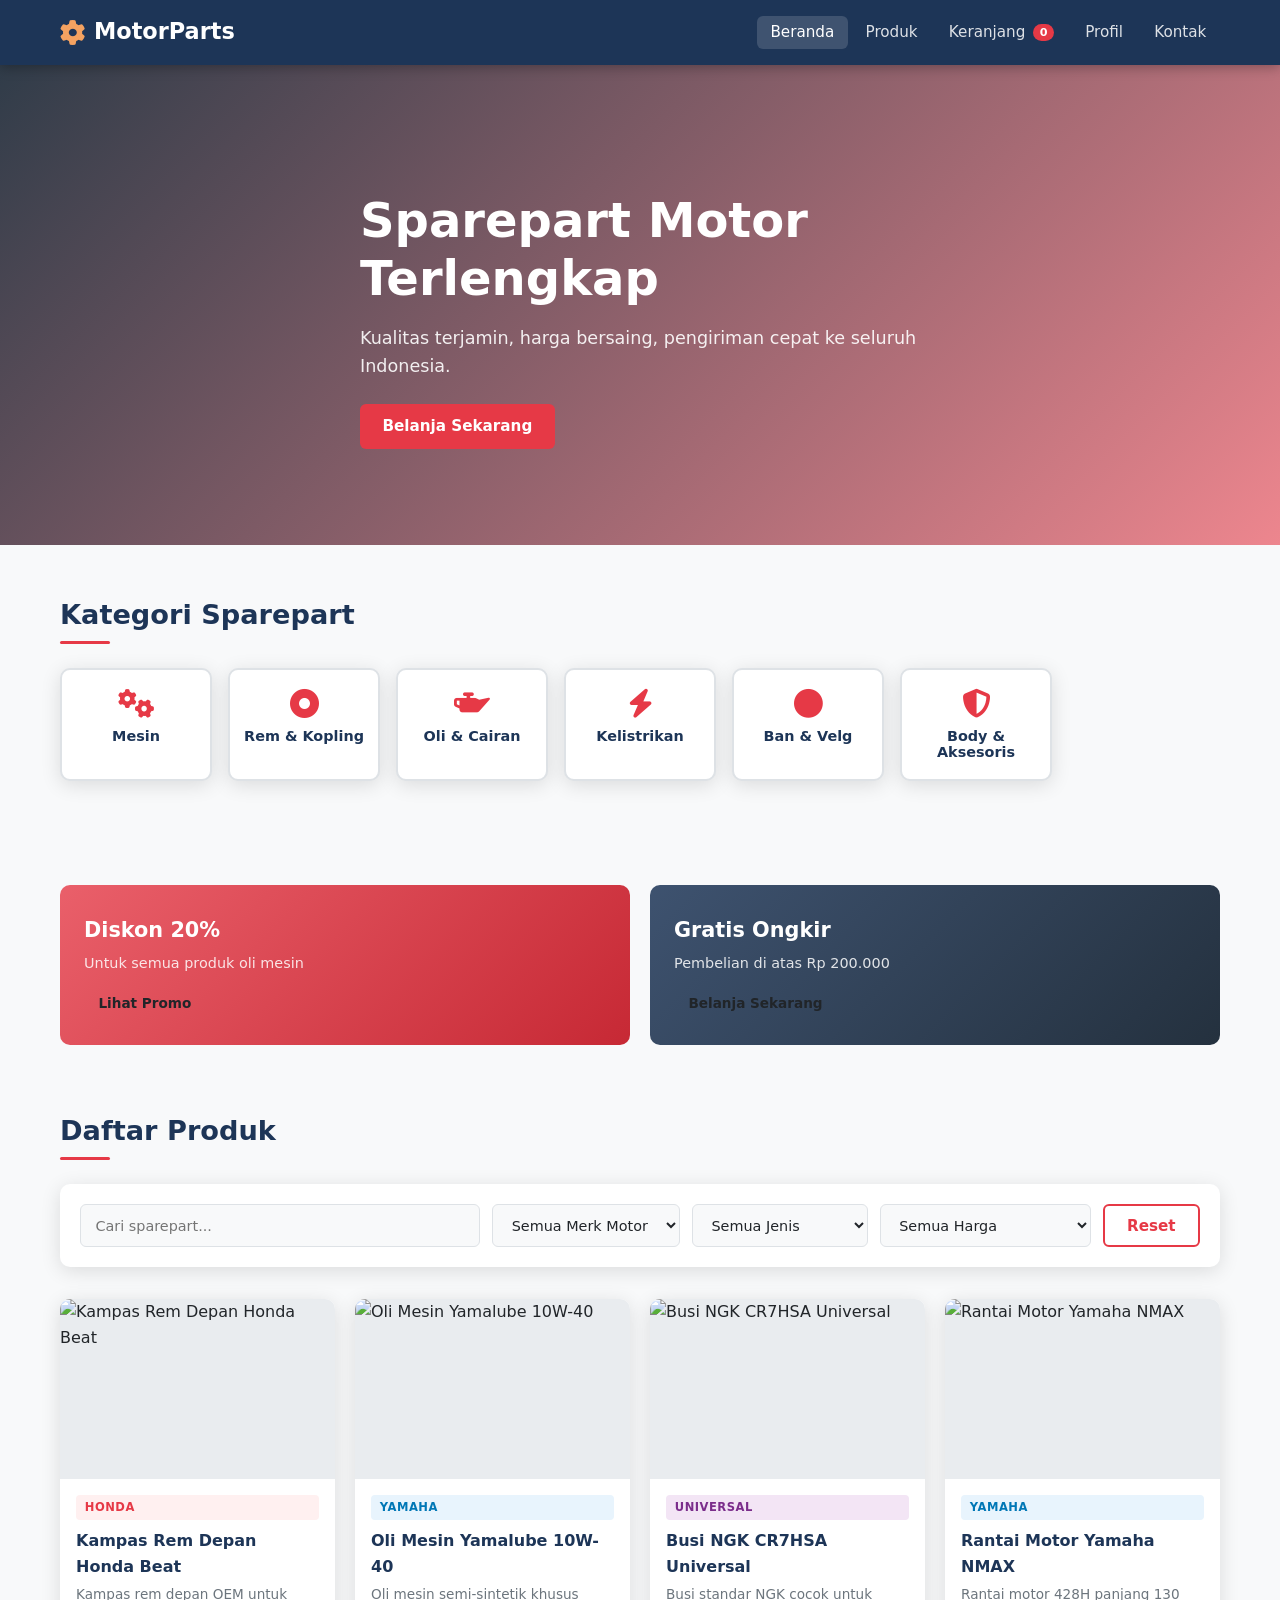
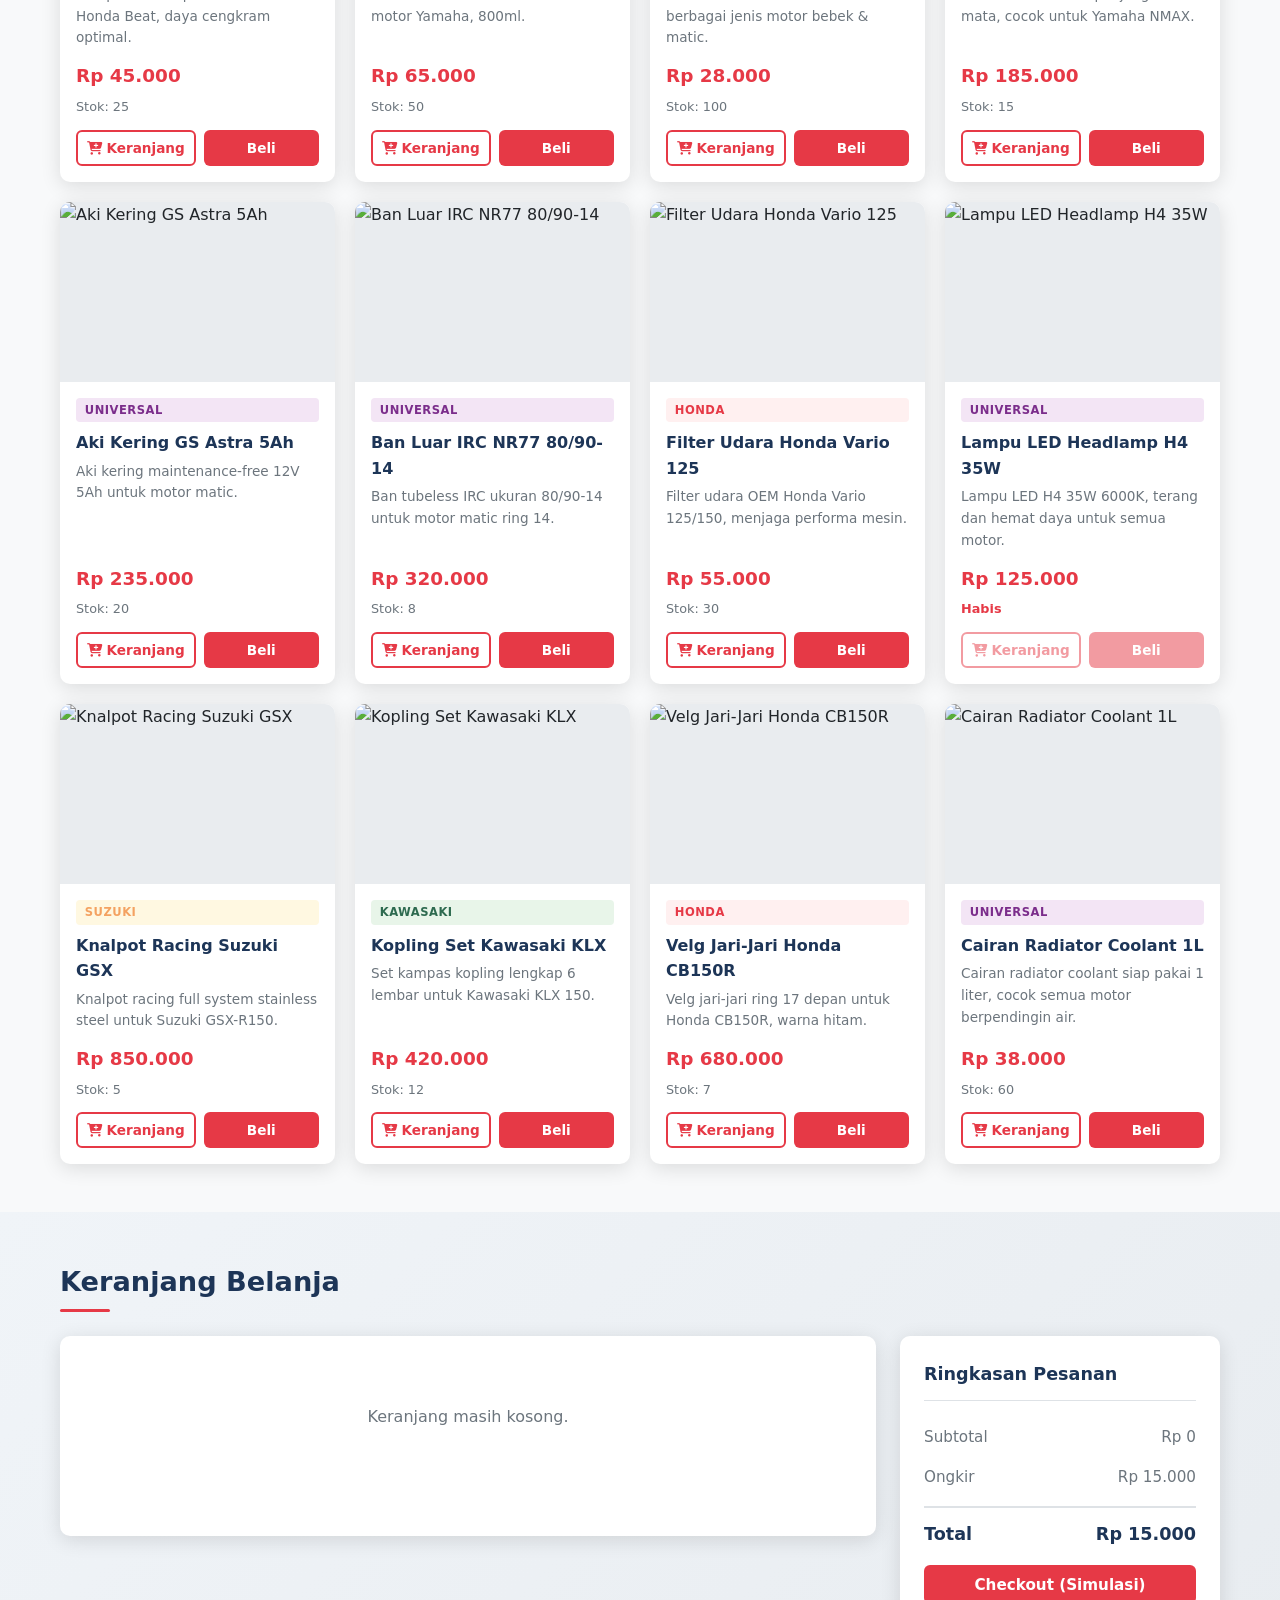
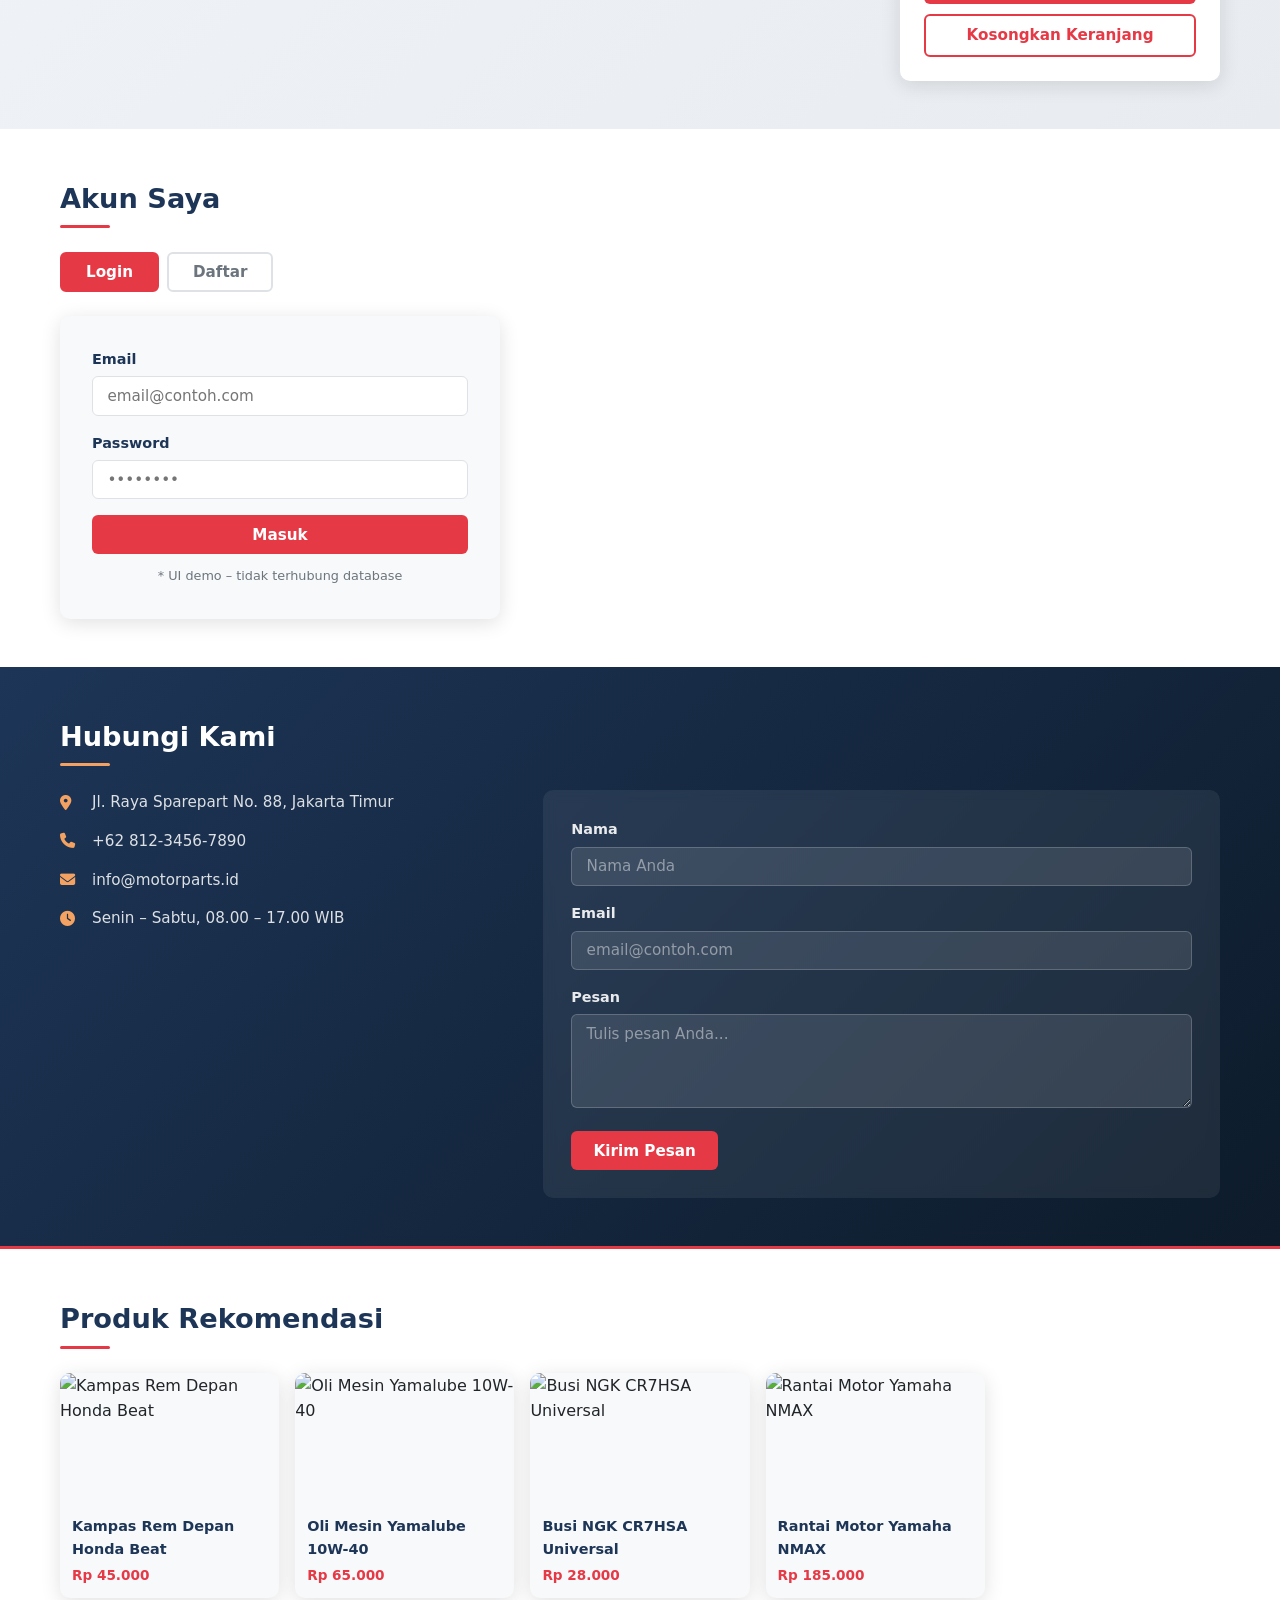
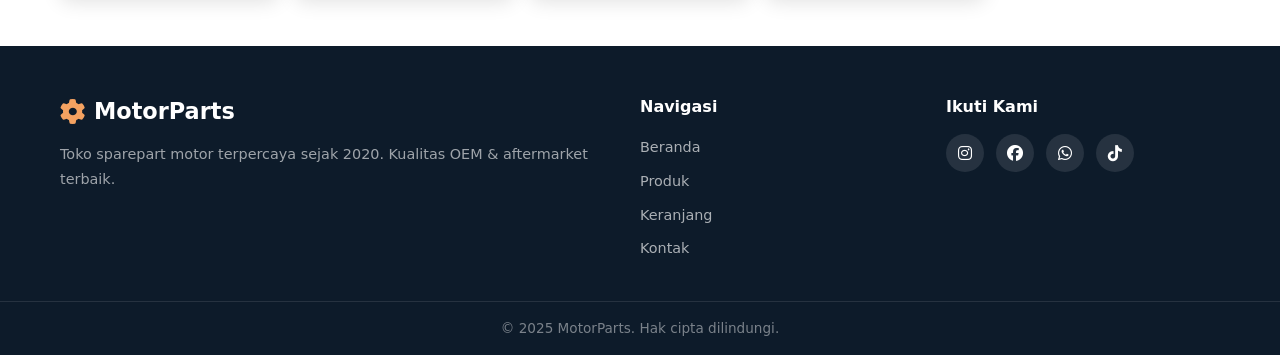
==== index.html @ 10636626 "feat: add MotorParts sparepart store website" ====
<!DOCTYPE html>
<html lang="id">
<head>
  <meta charset="UTF-8" />
  <meta name="viewport" content="width=device-width, initial-scale=1.0" />
  <title>MotorParts – Toko Sparepart Motor Online</title>
  <link rel="stylesheet" href="style.css" />
  <link rel="stylesheet" href="https://cdnjs.cloudflare.com/ajax/libs/font-awesome/6.5.0/css/all.min.css" />
</head>
<body>

  <!-- ===== HEADER ===== -->
  <header class="site-header">
    <div class="container header-inner">
      <a href="#beranda" class="logo">
        <i class="fa-solid fa-gear fa-spin-pulse"></i>
        <span>MotorParts</span>
      </a>
      <button class="nav-toggle" id="navToggle" aria-label="Toggle menu">
        <i class="fa-solid fa-bars"></i>
      </button>
      <nav class="main-nav" id="mainNav">
        <ul>
          <li><a href="#beranda" class="nav-link active">Beranda</a></li>
          <li><a href="#produk" class="nav-link">Produk</a></li>
          <li><a href="#keranjang" class="nav-link">
            Keranjang <span class="cart-badge" id="cartBadge">0</span>
          </a></li>
          <li><a href="#profil" class="nav-link">Profil</a></li>
          <li><a href="#kontak" class="nav-link">Kontak</a></li>
        </ul>
      </nav>
    </div>
  </header>

  <!-- ===== MAIN ===== -->
  <main>

    <!-- SECTION BERANDA -->
    <section id="beranda" class="section-beranda">
      <div class="hero-banner">
        <div class="hero-overlay">
          <div class="container hero-content">
            <h1>Sparepart Motor Terlengkap</h1>
            <p>Kualitas terjamin, harga bersaing, pengiriman cepat ke seluruh Indonesia.</p>
            <a href="#produk" class="btn btn-primary">Belanja Sekarang</a>
          </div>
        </div>
      </div>

      <!-- Kategori -->
      <div class="container">
        <h2 class="section-title">Kategori Sparepart</h2>
        <div class="kategori-grid">
          <button class="kategori-card" data-filter="mesin">
            <i class="fa-solid fa-cogs"></i>
            <span>Mesin</span>
          </button>
          <button class="kategori-card" data-filter="rem">
            <i class="fa-solid fa-circle-dot"></i>
            <span>Rem & Kopling</span>
          </button>
          <button class="kategori-card" data-filter="oli">
            <i class="fa-solid fa-oil-can"></i>
            <span>Oli & Cairan</span>
          </button>
          <button class="kategori-card" data-filter="kelistrikan">
            <i class="fa-solid fa-bolt"></i>
            <span>Kelistrikan</span>
          </button>
          <button class="kategori-card" data-filter="ban">
            <i class="fa-solid fa-circle"></i>
            <span>Ban & Velg</span>
          </button>
          <button class="kategori-card" data-filter="body">
            <i class="fa-solid fa-shield-halved"></i>
            <span>Body & Aksesoris</span>
          </button>
        </div>
      </div>

      <!-- Promo Banner -->
      <div class="container promo-section">
        <div class="promo-card promo-1">
          <div class="promo-text">
            <h3>Diskon 20%</h3>
            <p>Untuk semua produk oli mesin</p>
            <a href="#produk" class="btn btn-sm">Lihat Promo</a>
          </div>
        </div>
        <div class="promo-card promo-2">
          <div class="promo-text">
            <h3>Gratis Ongkir</h3>
            <p>Pembelian di atas Rp 200.000</p>
            <a href="#produk" class="btn btn-sm">Belanja Sekarang</a>
          </div>
        </div>
      </div>
    </section>

    <!-- SECTION FILTER & PRODUK -->
    <section id="produk" class="section-produk">
      <div class="container">
        <h2 class="section-title">Daftar Produk</h2>

        <!-- Filter & Pencarian -->
        <div class="filter-bar" id="filterBar">
          <input type="text" id="searchInput" placeholder="Cari sparepart..." class="search-input" />
          <select id="filterMerk" class="filter-select">
            <option value="">Semua Merk Motor</option>
            <option value="honda">Honda</option>
            <option value="yamaha">Yamaha</option>
            <option value="suzuki">Suzuki</option>
            <option value="kawasaki">Kawasaki</option>
            <option value="universal">Universal</option>
          </select>
          <select id="filterJenis" class="filter-select">
            <option value="">Semua Jenis</option>
            <option value="mesin">Mesin</option>
            <option value="rem">Rem & Kopling</option>
            <option value="oli">Oli & Cairan</option>
            <option value="kelistrikan">Kelistrikan</option>
            <option value="ban">Ban & Velg</option>
            <option value="body">Body & Aksesoris</option>
          </select>
          <select id="filterHarga" class="filter-select">
            <option value="">Semua Harga</option>
            <option value="0-50000">Di bawah Rp 50.000</option>
            <option value="50000-200000">Rp 50.000 – 200.000</option>
            <option value="200000-500000">Rp 200.000 – 500.000</option>
            <option value="500000-99999999">Di atas Rp 500.000</option>
          </select>
          <button class="btn btn-outline" id="resetFilter">Reset</button>
        </div>

        <!-- Grid Produk -->
        <div class="produk-grid" id="produkGrid">
          <!-- Diisi oleh JS -->
        </div>
        <p class="no-result hidden" id="noResult">Produk tidak ditemukan.</p>
      </div>
    </section>

    <!-- SECTION KERANJANG -->
    <section id="keranjang" class="section-keranjang">
      <div class="container">
        <h2 class="section-title">Keranjang Belanja</h2>
        <div class="keranjang-wrapper">
          <div class="keranjang-items" id="keranjangItems">
            <p class="empty-cart" id="emptyCart">Keranjang masih kosong.</p>
          </div>
          <aside class="keranjang-summary">
            <h3>Ringkasan Pesanan</h3>
            <div class="summary-row">
              <span>Subtotal</span>
              <span id="subtotal">Rp 0</span>
            </div>
            <div class="summary-row">
              <span>Ongkir</span>
              <span id="ongkir">Rp 15.000</span>
            </div>
            <div class="summary-row total">
              <span>Total</span>
              <span id="totalHarga">Rp 15.000</span>
            </div>
            <button class="btn btn-primary btn-block" id="checkoutBtn">Checkout (Simulasi)</button>
            <button class="btn btn-outline btn-block" id="clearCartBtn">Kosongkan Keranjang</button>
          </aside>
        </div>
      </div>
    </section>

    <!-- SECTION PROFIL / LOGIN-REGISTER -->
    <section id="profil" class="section-profil">
      <div class="container">
        <h2 class="section-title">Akun Saya</h2>
        <div class="auth-tabs">
          <button class="tab-btn active" data-tab="login">Login</button>
          <button class="tab-btn" data-tab="register">Daftar</button>
        </div>

        <!-- Form Login -->
        <form class="auth-form" id="loginForm" novalidate>
          <div class="form-group">
            <label for="loginEmail">Email</label>
            <input type="email" id="loginEmail" placeholder="email@contoh.com" required />
          </div>
          <div class="form-group">
            <label for="loginPass">Password</label>
            <input type="password" id="loginPass" placeholder="••••••••" required />
          </div>
          <button type="submit" class="btn btn-primary btn-block">Masuk</button>
          <p class="form-note">* UI demo – tidak terhubung database</p>
        </form>

        <!-- Form Register -->
        <form class="auth-form hidden" id="registerForm" novalidate>
          <div class="form-group">
            <label for="regNama">Nama Lengkap</label>
            <input type="text" id="regNama" placeholder="Nama Anda" required />
          </div>
          <div class="form-group">
            <label for="regEmail">Email</label>
            <input type="email" id="regEmail" placeholder="email@contoh.com" required />
          </div>
          <div class="form-group">
            <label for="regPhone">No. HP</label>
            <input type="tel" id="regPhone" placeholder="08xxxxxxxxxx" />
          </div>
          <div class="form-group">
            <label for="regPass">Password</label>
            <input type="password" id="regPass" placeholder="Min. 8 karakter" required />
          </div>
          <button type="submit" class="btn btn-primary btn-block">Daftar Sekarang</button>
          <p class="form-note">* UI demo – tidak terhubung database</p>
        </form>
      </div>
    </section>

    <!-- SECTION KONTAK -->
    <section id="kontak" class="section-kontak">
      <div class="container">
        <h2 class="section-title">Hubungi Kami</h2>
        <div class="kontak-grid">
          <div class="kontak-info">
            <p><i class="fa-solid fa-location-dot"></i> Jl. Raya Sparepart No. 88, Jakarta Timur</p>
            <p><i class="fa-solid fa-phone"></i> +62 812-3456-7890</p>
            <p><i class="fa-solid fa-envelope"></i> info@motorparts.id</p>
            <p><i class="fa-solid fa-clock"></i> Senin – Sabtu, 08.00 – 17.00 WIB</p>
          </div>
          <form class="kontak-form" id="kontakForm" novalidate>
            <div class="form-group">
              <label for="kontakNama">Nama</label>
              <input type="text" id="kontakNama" placeholder="Nama Anda" required />
            </div>
            <div class="form-group">
              <label for="kontakEmail">Email</label>
              <input type="email" id="kontakEmail" placeholder="email@contoh.com" required />
            </div>
            <div class="form-group">
              <label for="kontakPesan">Pesan</label>
              <textarea id="kontakPesan" rows="4" placeholder="Tulis pesan Anda..." required></textarea>
            </div>
            <button type="submit" class="btn btn-primary">Kirim Pesan</button>
          </form>
        </div>
      </div>
    </section>

  </main>

  <!-- ===== ASIDE – Rekomendasi ===== -->
  <aside class="aside-rekomendasi" id="asideRek">
    <div class="container">
      <h2 class="section-title">Produk Rekomendasi</h2>
      <div class="rek-grid" id="rekGrid"></div>
    </div>
  </aside>

  <!-- ===== FOOTER ===== -->
  <footer class="site-footer">
    <div class="container footer-inner">
      <div class="footer-brand">
        <a href="#beranda" class="logo">
          <i class="fa-solid fa-gear"></i>
          <span>MotorParts</span>
        </a>
        <p>Toko sparepart motor terpercaya sejak 2020. Kualitas OEM & aftermarket terbaik.</p>
      </div>
      <div class="footer-links">
        <h4>Navigasi</h4>
        <ul>
          <li><a href="#beranda">Beranda</a></li>
          <li><a href="#produk">Produk</a></li>
          <li><a href="#keranjang">Keranjang</a></li>
          <li><a href="#kontak">Kontak</a></li>
        </ul>
      </div>
      <div class="footer-sosmed">
        <h4>Ikuti Kami</h4>
        <div class="sosmed-icons">
          <a href="#" aria-label="Instagram"><i class="fa-brands fa-instagram"></i></a>
          <a href="#" aria-label="Facebook"><i class="fa-brands fa-facebook"></i></a>
          <a href="#" aria-label="WhatsApp"><i class="fa-brands fa-whatsapp"></i></a>
          <a href="#" aria-label="TikTok"><i class="fa-brands fa-tiktok"></i></a>
        </div>
      </div>
    </div>
    <div class="footer-bottom">
      <p>&copy; 2025 MotorParts. Hak cipta dilindungi.</p>
    </div>
  </footer>

  <!-- Toast Notification -->
  <div class="toast" id="toast"></div>

  <!-- Modal Checkout -->
  <div class="modal-overlay hidden" id="checkoutModal">
    <div class="modal">
      <h3><i class="fa-solid fa-circle-check"></i> Pesanan Berhasil!</h3>
      <p>Terima kasih telah berbelanja di MotorParts.</p>
      <p>Tim kami akan segera menghubungi Anda untuk konfirmasi pesanan.</p>
      <button class="btn btn-primary" id="closeModal">Tutup</button>
    </div>
  </div>

  <script src="script.js"></script>
</body>
</html>
---- style.css ----
/* ===== RESET & BASE ===== */
*, *::before, *::after { box-sizing: border-box; margin: 0; padding: 0; }

:root {
  --primary: #e63946;
  --primary-dark: #c1121f;
  --secondary: #1d3557;
  --accent: #f4a261;
  --bg: #f8f9fa;
  --bg-dark: #0d1b2a;
  --text: #212529;
  --text-muted: #6c757d;
  --white: #ffffff;
  --border: #dee2e6;
  --shadow: 0 4px 20px rgba(0,0,0,.12);
  --radius: 10px;
  --transition: .25s ease;
}

html { scroll-behavior: smooth; }

body {
  font-family: 'Segoe UI', system-ui, sans-serif;
  background: var(--bg);
  color: var(--text);
  line-height: 1.6;
}

a { text-decoration: none; color: inherit; }
ul { list-style: none; }
img { max-width: 100%; display: block; }
button { cursor: pointer; border: none; background: none; font-family: inherit; }

.container {
  max-width: 1200px;
  margin: 0 auto;
  padding: 0 1.25rem;
}

.hidden { display: none !important; }

/* ===== BUTTONS ===== */
.btn {
  display: inline-block;
  padding: .65rem 1.4rem;
  border-radius: 6px;
  font-size: .95rem;
  font-weight: 600;
  transition: var(--transition);
}
.btn-primary {
  background: var(--primary);
  color: var(--white);
}
.btn-primary:hover { background: var(--primary-dark); transform: translateY(-1px); }
.btn-outline {
  border: 2px solid var(--primary);
  color: var(--primary);
}
.btn-outline:hover { background: var(--primary); color: var(--white); }
.btn-sm { padding: .4rem .9rem; font-size: .85rem; }
.btn-block { width: 100%; text-align: center; display: block; margin-top: .6rem; }

/* ===== SECTION TITLE ===== */
.section-title {
  font-size: 1.7rem;
  font-weight: 700;
  color: var(--secondary);
  margin-bottom: 1.5rem;
  position: relative;
  padding-bottom: .5rem;
}
.section-title::after {
  content: '';
  position: absolute;
  bottom: 0; left: 0;
  width: 50px; height: 3px;
  background: var(--primary);
  border-radius: 2px;
}

/* ===== HEADER ===== */
.site-header {
  position: sticky;
  top: 0; z-index: 1000;
  background: var(--secondary);
  box-shadow: 0 2px 12px rgba(0,0,0,.3);
}
.header-inner {
  display: flex;
  align-items: center;
  justify-content: space-between;
  padding-top: .9rem;
  padding-bottom: .9rem;
}
.logo {
  display: flex;
  align-items: center;
  gap: .5rem;
  font-size: 1.4rem;
  font-weight: 800;
  color: var(--white);
}
.logo i { color: var(--accent); font-size: 1.6rem; }

.main-nav ul {
  display: flex;
  gap: .25rem;
}
.nav-link {
  color: rgba(255,255,255,.85);
  padding: .45rem .85rem;
  border-radius: 6px;
  font-size: .95rem;
  font-weight: 500;
  transition: var(--transition);
  position: relative;
}
.nav-link:hover, .nav-link.active {
  color: var(--white);
  background: rgba(255,255,255,.15);
}
.cart-badge {
  background: var(--primary);
  color: var(--white);
  font-size: .7rem;
  font-weight: 700;
  padding: .1rem .4rem;
  border-radius: 99px;
  margin-left: .2rem;
  vertical-align: middle;
}
.nav-toggle {
  display: none;
  color: var(--white);
  font-size: 1.4rem;
  padding: .3rem;
}

/* ===== HERO BANNER ===== */
.hero-banner {
  background:
    linear-gradient(135deg, rgba(13,27,42,.85) 0%, rgba(230,57,70,.6) 100%),
    url('https://images.unsplash.com/photo-1558618666-fcd25c85cd64?w=1400&q=80') center/cover no-repeat;
  min-height: 480px;
  display: flex;
  align-items: center;
}
.hero-overlay { width: 100%; }
.hero-content {
  padding: 4rem 1.25rem;
  max-width: 600px;
}
.hero-content h1 {
  font-size: clamp(1.8rem, 4vw, 3rem);
  color: var(--white);
  font-weight: 800;
  line-height: 1.2;
  margin-bottom: 1rem;
}
.hero-content p {
  color: rgba(255,255,255,.9);
  font-size: 1.1rem;
  margin-bottom: 1.5rem;
}

/* ===== KATEGORI ===== */
.section-beranda .container { padding-top: 3rem; padding-bottom: 1rem; }
.kategori-grid {
  display: grid;
  grid-template-columns: repeat(auto-fill, minmax(140px, 1fr));
  gap: 1rem;
  margin-bottom: 2.5rem;
}
.kategori-card {
  background: var(--white);
  border: 2px solid var(--border);
  border-radius: var(--radius);
  padding: 1.2rem .8rem;
  display: flex;
  flex-direction: column;
  align-items: center;
  gap: .6rem;
  font-size: .9rem;
  font-weight: 600;
  color: var(--secondary);
  transition: var(--transition);
  box-shadow: var(--shadow);
}
.kategori-card i { font-size: 1.8rem; color: var(--primary); }
.kategori-card:hover {
  border-color: var(--primary);
  transform: translateY(-3px);
  box-shadow: 0 8px 24px rgba(230,57,70,.2);
}

/* ===== PROMO ===== */
.promo-section {
  display: grid;
  grid-template-columns: 1fr 1fr;
  gap: 1.25rem;
  padding-bottom: 3rem;
}
.promo-card {
  border-radius: var(--radius);
  min-height: 160px;
  display: flex;
  align-items: flex-end;
  padding: 1.5rem;
  position: relative;
  overflow: hidden;
}
.promo-1 {
  background:
    linear-gradient(135deg, rgba(230,57,70,.8), rgba(193,18,31,.9)),
    url('https://images.unsplash.com/photo-1609630875171-b1321377ee65?w=600&q=70') center/cover;
}
.promo-2 {
  background:
    linear-gradient(135deg, rgba(29,53,87,.85), rgba(13,27,42,.9)),
    url('https://images.unsplash.com/photo-1558618666-fcd25c85cd64?w=600&q=70') center/cover;
}
.promo-text h3 { color: var(--white); font-size: 1.3rem; margin-bottom: .3rem; }
.promo-text p { color: rgba(255,255,255,.85); font-size: .9rem; margin-bottom: .7rem; }

/* ===== FILTER BAR ===== */
.section-produk { padding: 3rem 0; background: var(--bg); }
.filter-bar {
  display: flex;
  flex-wrap: wrap;
  gap: .75rem;
  margin-bottom: 2rem;
  background: var(--white);
  padding: 1.25rem;
  border-radius: var(--radius);
  box-shadow: var(--shadow);
}
.search-input, .filter-select {
  padding: .55rem .9rem;
  border: 1.5px solid var(--border);
  border-radius: 6px;
  font-size: .9rem;
  font-family: inherit;
  background: var(--bg);
  color: var(--text);
  transition: var(--transition);
}
.search-input { flex: 1; min-width: 180px; }
.filter-select { min-width: 160px; }
.search-input:focus, .filter-select:focus {
  outline: none;
  border-color: var(--primary);
  box-shadow: 0 0 0 3px rgba(230,57,70,.15);
}

/* ===== PRODUK GRID ===== */
.produk-grid {
  display: grid;
  grid-template-columns: repeat(auto-fill, minmax(240px, 1fr));
  gap: 1.25rem;
}
.produk-card {
  background: var(--white);
  border-radius: var(--radius);
  box-shadow: var(--shadow);
  overflow: hidden;
  transition: var(--transition);
  display: flex;
  flex-direction: column;
}
.produk-card:hover { transform: translateY(-4px); box-shadow: 0 12px 32px rgba(0,0,0,.15); }
.produk-img {
  width: 100%;
  height: 180px;
  object-fit: cover;
  background: #e9ecef;
}
.produk-body { padding: 1rem; flex: 1; display: flex; flex-direction: column; }
.produk-badge {
  font-size: .72rem;
  font-weight: 700;
  text-transform: uppercase;
  letter-spacing: .5px;
  padding: .2rem .55rem;
  border-radius: 4px;
  background: #e9ecef;
  color: var(--text-muted);
  display: inline-block;
  margin-bottom: .5rem;
}
.produk-badge.honda { background: #fff0f0; color: var(--primary); }
.produk-badge.yamaha { background: #e8f4fd; color: #0077b6; }
.produk-badge.suzuki { background: #fff8e1; color: #f4a261; }
.produk-badge.kawasaki { background: #e8f5e9; color: #2d6a4f; }
.produk-badge.universal { background: #f3e5f5; color: #7b2d8b; }

.produk-nama {
  font-size: 1rem;
  font-weight: 700;
  color: var(--secondary);
  margin-bottom: .3rem;
}
.produk-desc {
  font-size: .85rem;
  color: var(--text-muted);
  flex: 1;
  margin-bottom: .75rem;
}
.produk-harga {
  font-size: 1.15rem;
  font-weight: 800;
  color: var(--primary);
  margin-bottom: .4rem;
}
.produk-stok {
  font-size: .8rem;
  color: var(--text-muted);
  margin-bottom: .75rem;
}
.produk-stok.habis { color: var(--primary); font-weight: 600; }
.produk-actions { display: flex; gap: .5rem; }
.produk-actions .btn { flex: 1; font-size: .85rem; padding: .5rem; }

.no-result {
  text-align: center;
  color: var(--text-muted);
  padding: 3rem;
  font-size: 1.1rem;
}

/* ===== KERANJANG ===== */
.section-keranjang {
  padding: 3rem 0;
  background: linear-gradient(135deg, #f0f4f8 0%, #e8ecf0 100%);
}
.keranjang-wrapper {
  display: grid;
  grid-template-columns: 1fr 320px;
  gap: 1.5rem;
  align-items: start;
}
.keranjang-items {
  background: var(--white);
  border-radius: var(--radius);
  box-shadow: var(--shadow);
  min-height: 200px;
  padding: 1.25rem;
}
.empty-cart {
  text-align: center;
  color: var(--text-muted);
  padding: 3rem;
}
.cart-item {
  display: flex;
  align-items: center;
  gap: 1rem;
  padding: .9rem 0;
  border-bottom: 1px solid var(--border);
}
.cart-item:last-child { border-bottom: none; }
.cart-item img {
  width: 70px; height: 70px;
  object-fit: cover;
  border-radius: 6px;
  background: #e9ecef;
}
.cart-item-info { flex: 1; }
.cart-item-info h4 { font-size: .95rem; font-weight: 700; color: var(--secondary); }
.cart-item-info p { font-size: .85rem; color: var(--text-muted); }
.cart-item-price { font-weight: 700; color: var(--primary); white-space: nowrap; }
.cart-qty {
  display: flex;
  align-items: center;
  gap: .4rem;
  margin-top: .4rem;
}
.qty-btn {
  width: 26px; height: 26px;
  border-radius: 50%;
  background: var(--bg);
  border: 1.5px solid var(--border);
  font-size: 1rem;
  font-weight: 700;
  display: flex; align-items: center; justify-content: center;
  transition: var(--transition);
}
.qty-btn:hover { background: var(--primary); color: var(--white); border-color: var(--primary); }
.qty-num { font-weight: 700; min-width: 20px; text-align: center; }
.cart-remove {
  color: var(--text-muted);
  font-size: 1.1rem;
  padding: .3rem;
  transition: var(--transition);
}
.cart-remove:hover { color: var(--primary); }

.keranjang-summary {
  background: var(--white);
  border-radius: var(--radius);
  box-shadow: var(--shadow);
  padding: 1.5rem;
  position: sticky;
  top: 80px;
}
.keranjang-summary h3 {
  font-size: 1.1rem;
  font-weight: 700;
  color: var(--secondary);
  margin-bottom: 1rem;
  padding-bottom: .75rem;
  border-bottom: 1px solid var(--border);
}
.summary-row {
  display: flex;
  justify-content: space-between;
  padding: .5rem 0;
  font-size: .95rem;
  color: var(--text-muted);
}
.summary-row.total {
  font-size: 1.1rem;
  font-weight: 800;
  color: var(--secondary);
  border-top: 2px solid var(--border);
  margin-top: .5rem;
  padding-top: .75rem;
}

/* ===== PROFIL / AUTH ===== */
.section-profil {
  padding: 3rem 0;
  background: var(--white);
}
.auth-tabs {
  display: flex;
  gap: .5rem;
  margin-bottom: 1.5rem;
}
.tab-btn {
  padding: .55rem 1.5rem;
  border-radius: 6px;
  font-size: .95rem;
  font-weight: 600;
  color: var(--text-muted);
  border: 2px solid var(--border);
  transition: var(--transition);
}
.tab-btn.active {
  background: var(--primary);
  color: var(--white);
  border-color: var(--primary);
}
.auth-form {
  max-width: 440px;
  background: var(--bg);
  padding: 2rem;
  border-radius: var(--radius);
  box-shadow: var(--shadow);
}
.form-group { margin-bottom: 1rem; }
.form-group label {
  display: block;
  font-size: .9rem;
  font-weight: 600;
  margin-bottom: .35rem;
  color: var(--secondary);
}
.form-group input,
.form-group textarea {
  width: 100%;
  padding: .6rem .9rem;
  border: 1.5px solid var(--border);
  border-radius: 6px;
  font-size: .95rem;
  font-family: inherit;
  background: var(--white);
  transition: var(--transition);
}
.form-group input:focus,
.form-group textarea:focus {
  outline: none;
  border-color: var(--primary);
  box-shadow: 0 0 0 3px rgba(230,57,70,.12);
}
.form-note { font-size: .8rem; color: var(--text-muted); margin-top: .75rem; text-align: center; }

/* ===== KONTAK ===== */
.section-kontak {
  padding: 3rem 0;
  background: linear-gradient(135deg, var(--secondary) 0%, #0d1b2a 100%);
}
.section-kontak .section-title { color: var(--white); }
.section-kontak .section-title::after { background: var(--accent); }
.kontak-grid {
  display: grid;
  grid-template-columns: 1fr 1.5fr;
  gap: 2rem;
  align-items: start;
}
.kontak-info p {
  color: rgba(255,255,255,.85);
  margin-bottom: .9rem;
  display: flex;
  align-items: center;
  gap: .75rem;
  font-size: .95rem;
}
.kontak-info i { color: var(--accent); width: 20px; }
.kontak-form {
  background: rgba(255,255,255,.07);
  padding: 1.75rem;
  border-radius: var(--radius);
  backdrop-filter: blur(6px);
}
.kontak-form .form-group label { color: rgba(255,255,255,.9); }
.kontak-form .form-group input,
.kontak-form .form-group textarea {
  background: rgba(255,255,255,.1);
  border-color: rgba(255,255,255,.2);
  color: var(--white);
}
.kontak-form .form-group input::placeholder,
.kontak-form .form-group textarea::placeholder { color: rgba(255,255,255,.45); }
.kontak-form .form-group input:focus,
.kontak-form .form-group textarea:focus {
  border-color: var(--accent);
  box-shadow: 0 0 0 3px rgba(244,162,97,.2);
}

/* ===== ASIDE REKOMENDASI ===== */
.aside-rekomendasi {
  padding: 3rem 0;
  background: #fff;
  border-top: 3px solid var(--primary);
}
.rek-grid {
  display: grid;
  grid-template-columns: repeat(auto-fill, minmax(200px, 1fr));
  gap: 1rem;
}
.rek-card {
  background: var(--bg);
  border-radius: var(--radius);
  overflow: hidden;
  box-shadow: var(--shadow);
  transition: var(--transition);
}
.rek-card:hover { transform: translateY(-3px); }
.rek-card img { width: 100%; height: 130px; object-fit: cover; }
.rek-card-body { padding: .75rem; }
.rek-card-body h4 { font-size: .9rem; font-weight: 700; color: var(--secondary); margin-bottom: .25rem; }
.rek-card-body p { font-size: .85rem; color: var(--primary); font-weight: 700; }

/* ===== FOOTER ===== */
.site-footer {
  background: var(--bg-dark);
  color: rgba(255,255,255,.8);
}
.footer-inner {
  display: grid;
  grid-template-columns: 2fr 1fr 1fr;
  gap: 2rem;
  padding: 3rem 1.25rem 2rem;
}
.footer-brand .logo { color: var(--white); margin-bottom: .75rem; }
.footer-brand p { font-size: .9rem; color: rgba(255,255,255,.6); line-height: 1.7; }
.footer-links h4, .footer-sosmed h4 {
  color: var(--white);
  font-size: 1rem;
  margin-bottom: .9rem;
}
.footer-links ul li { margin-bottom: .5rem; }
.footer-links ul li a {
  color: rgba(255,255,255,.65);
  font-size: .9rem;
  transition: var(--transition);
}
.footer-links ul li a:hover { color: var(--accent); }
.sosmed-icons { display: flex; gap: .75rem; }
.sosmed-icons a {
  width: 38px; height: 38px;
  border-radius: 50%;
  background: rgba(255,255,255,.1);
  display: flex; align-items: center; justify-content: center;
  color: var(--white);
  font-size: 1rem;
  transition: var(--transition);
}
.sosmed-icons a:hover { background: var(--primary); transform: translateY(-2px); }
.footer-bottom {
  text-align: center;
  padding: 1rem;
  border-top: 1px solid rgba(255,255,255,.1);
  font-size: .85rem;
  color: rgba(255,255,255,.45);
}

/* ===== TOAST ===== */
.toast {
  position: fixed;
  bottom: 1.5rem; right: 1.5rem;
  background: var(--secondary);
  color: var(--white);
  padding: .8rem 1.4rem;
  border-radius: 8px;
  font-size: .9rem;
  font-weight: 600;
  box-shadow: 0 6px 24px rgba(0,0,0,.25);
  transform: translateY(100px);
  opacity: 0;
  transition: .35s cubic-bezier(.34,1.56,.64,1);
  z-index: 9999;
  max-width: 300px;
}
.toast.show { transform: translateY(0); opacity: 1; }

/* ===== MODAL ===== */
.modal-overlay {
  position: fixed;
  inset: 0;
  background: rgba(0,0,0,.55);
  display: flex;
  align-items: center;
  justify-content: center;
  z-index: 9998;
  backdrop-filter: blur(3px);
}
.modal {
  background: var(--white);
  border-radius: var(--radius);
  padding: 2.5rem;
  max-width: 420px;
  width: 90%;
  text-align: center;
  box-shadow: 0 20px 60px rgba(0,0,0,.3);
}
.modal h3 { font-size: 1.4rem; color: #2d6a4f; margin-bottom: .75rem; }
.modal h3 i { margin-right: .4rem; }
.modal p { color: var(--text-muted); margin-bottom: .5rem; }
.modal .btn { margin-top: 1.25rem; }

/* ===== RESPONSIVE ===== */
@media (max-width: 900px) {
  .keranjang-wrapper { grid-template-columns: 1fr; }
  .kontak-grid { grid-template-columns: 1fr; }
  .footer-inner { grid-template-columns: 1fr 1fr; }
  .promo-section { grid-template-columns: 1fr; }
}

@media (max-width: 640px) {
  .nav-toggle { display: block; }
  .main-nav {
    display: none;
    position: absolute;
    top: 100%; left: 0; right: 0;
    background: var(--secondary);
    padding: 1rem;
    box-shadow: 0 8px 24px rgba(0,0,0,.3);
  }
  .main-nav.open { display: block; }
  .main-nav ul { flex-direction: column; gap: .25rem; }
  .nav-link { display: block; padding: .65rem 1rem; }
  .footer-inner { grid-template-columns: 1fr; }
  .hero-content { padding: 2.5rem 1.25rem; }
  .kategori-grid { grid-template-columns: repeat(3, 1fr); }
  .filter-bar { flex-direction: column; }
  .search-input, .filter-select { width: 100%; }
}
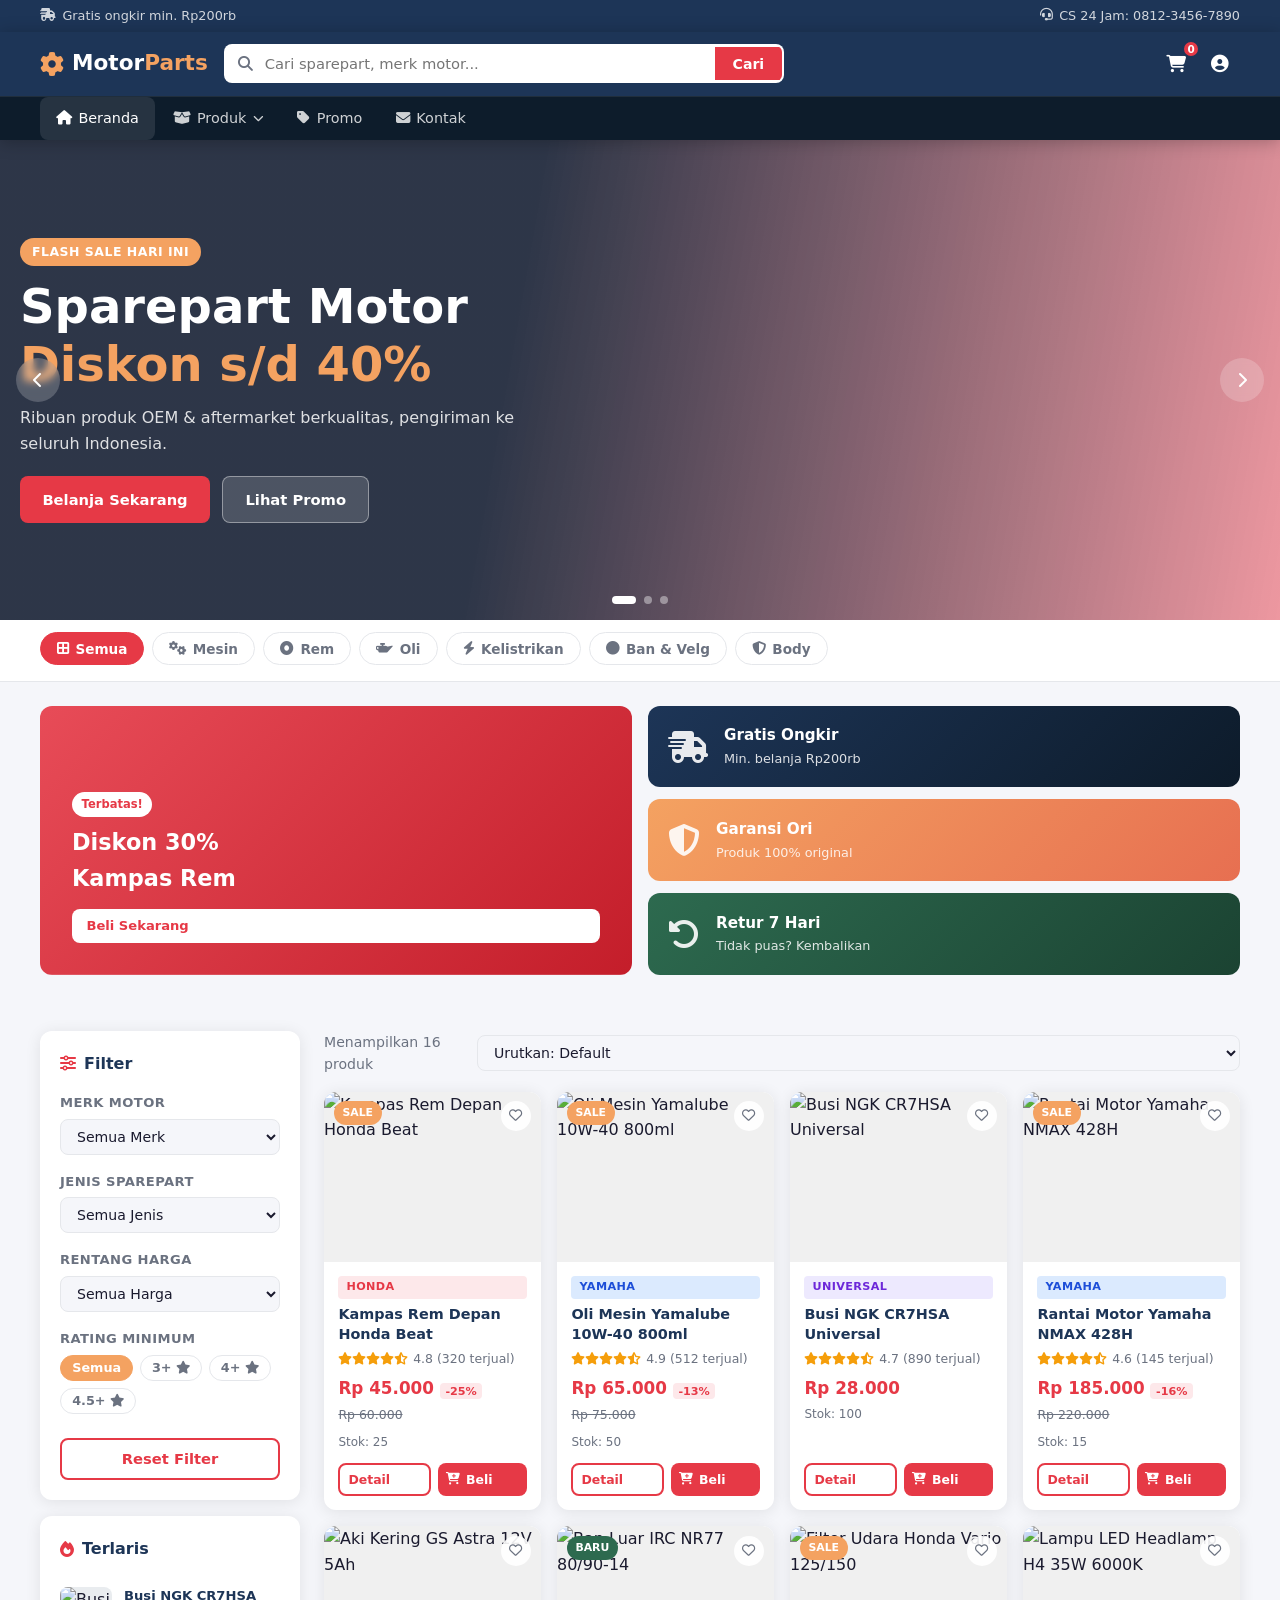
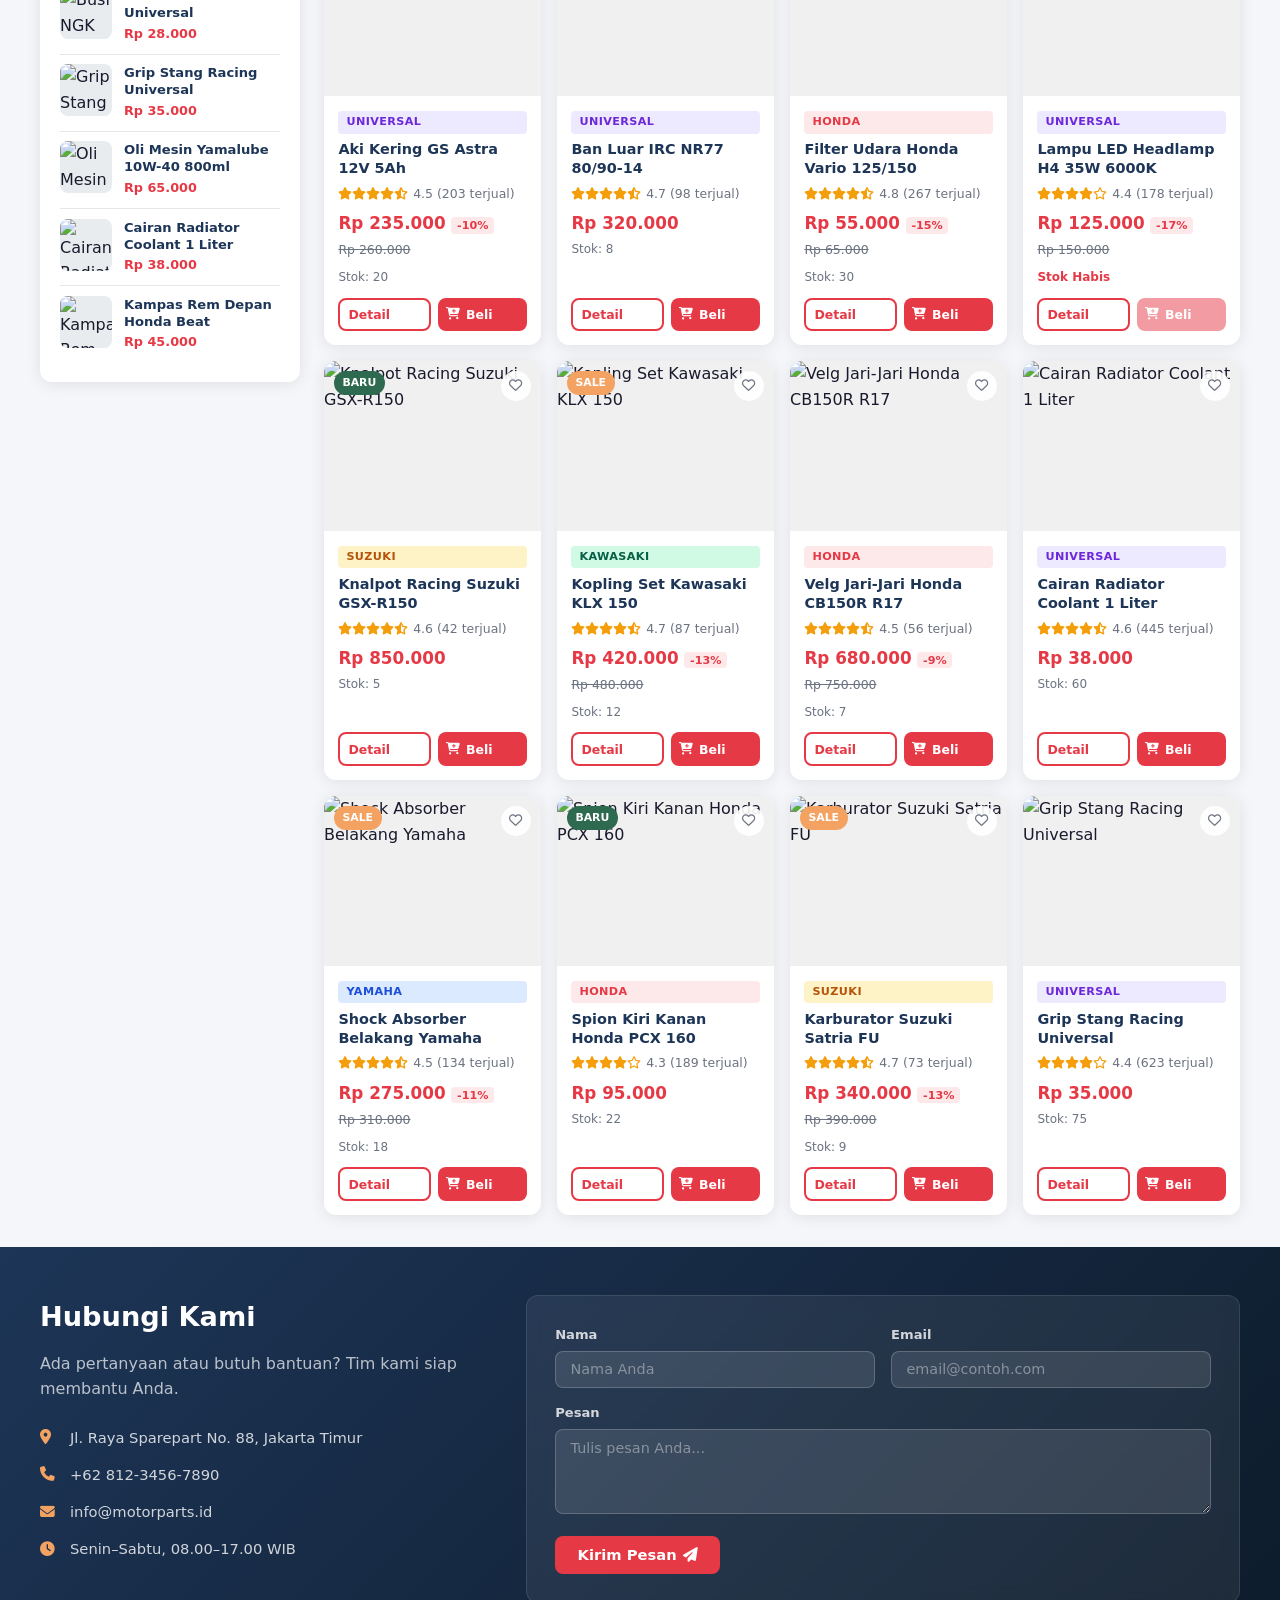
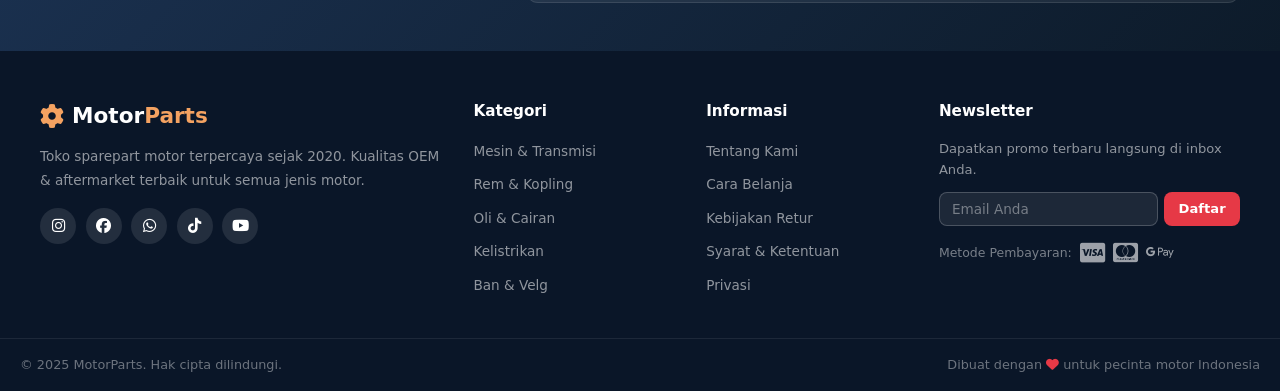
==== commit f72d74e9: "feat: rebuild MotorParts v2 - marketplace UI with slider, filter, cart drawer" ====
--- a/index.html
+++ b/index.html
@@ -1,119 +1,174 @@
 <!DOCTYPE html>
 <html lang="id">
 <head>
-  <meta charset="UTF-8" />
-  <meta name="viewport" content="width=device-width, initial-scale=1.0" />
-  <title>MotorParts – Toko Sparepart Motor Online</title>
-  <link rel="stylesheet" href="style.css" />
-  <link rel="stylesheet" href="https://cdnjs.cloudflare.com/ajax/libs/font-awesome/6.5.0/css/all.min.css" />
+  <meta charset="UTF-8"/>
+  <meta name="viewport" content="width=device-width, initial-scale=1.0"/>
+  <title>MotorParts – Sparepart Motor Terlengkap</title>
+  <link rel="stylesheet" href="style.css"/>
+  <link rel="stylesheet" href="https://cdnjs.cloudflare.com/ajax/libs/font-awesome/6.5.0/css/all.min.css"/>
 </head>
 <body>
 
-  <!-- ===== HEADER ===== -->
-  <header class="site-header">
-    <div class="container header-inner">
-      <a href="#beranda" class="logo">
-        <i class="fa-solid fa-gear fa-spin-pulse"></i>
-        <span>MotorParts</span>
-      </a>
-      <button class="nav-toggle" id="navToggle" aria-label="Toggle menu">
+<!-- ===== TOP BAR ===== -->
+<div class="topbar">
+  <div class="container topbar-inner">
+    <span><i class="fa-solid fa-truck-fast"></i> Gratis ongkir min. Rp200rb</span>
+    <span><i class="fa-solid fa-headset"></i> CS 24 Jam: 0812-3456-7890</span>
+  </div>
+</div>
+
+<!-- ===== HEADER ===== -->
+<header class="site-header" id="siteHeader">
+  <div class="container header-inner">
+    <a href="#" class="logo"><i class="fa-solid fa-gear"></i><span>Motor<b>Parts</b></span></a>
+
+    <div class="search-wrap">
+      <div class="search-box">
+        <i class="fa-solid fa-magnifying-glass"></i>
+        <input type="text" id="globalSearch" placeholder="Cari sparepart, merk motor..."/>
+        <button class="search-btn" id="searchBtn">Cari</button>
+      </div>
+      <div class="search-dropdown hidden" id="searchDropdown"></div>
+    </div>
+
+    <div class="header-actions">
+      <button class="icon-btn" id="openCart" aria-label="Keranjang">
+        <i class="fa-solid fa-cart-shopping"></i>
+        <span class="badge" id="cartBadge">0</span>
+      </button>
+      <button class="icon-btn" id="openLogin" aria-label="Akun">
+        <i class="fa-solid fa-circle-user"></i>
+      </button>
+      <button class="nav-toggle" id="navToggle" aria-label="Menu">
         <i class="fa-solid fa-bars"></i>
       </button>
-      <nav class="main-nav" id="mainNav">
-        <ul>
-          <li><a href="#beranda" class="nav-link active">Beranda</a></li>
-          <li><a href="#produk" class="nav-link">Produk</a></li>
-          <li><a href="#keranjang" class="nav-link">
-            Keranjang <span class="cart-badge" id="cartBadge">0</span>
-          </a></li>
-          <li><a href="#profil" class="nav-link">Profil</a></li>
-          <li><a href="#kontak" class="nav-link">Kontak</a></li>
-        </ul>
-      </nav>
-    </div>
-  </header>
-
-  <!-- ===== MAIN ===== -->
-  <main>
-
-    <!-- SECTION BERANDA -->
-    <section id="beranda" class="section-beranda">
-      <div class="hero-banner">
-        <div class="hero-overlay">
-          <div class="container hero-content">
-            <h1>Sparepart Motor Terlengkap</h1>
-            <p>Kualitas terjamin, harga bersaing, pengiriman cepat ke seluruh Indonesia.</p>
-            <a href="#produk" class="btn btn-primary">Belanja Sekarang</a>
-          </div>
-        </div>
-      </div>
-
-      <!-- Kategori -->
-      <div class="container">
-        <h2 class="section-title">Kategori Sparepart</h2>
-        <div class="kategori-grid">
-          <button class="kategori-card" data-filter="mesin">
-            <i class="fa-solid fa-cogs"></i>
-            <span>Mesin</span>
-          </button>
-          <button class="kategori-card" data-filter="rem">
-            <i class="fa-solid fa-circle-dot"></i>
-            <span>Rem & Kopling</span>
-          </button>
-          <button class="kategori-card" data-filter="oli">
-            <i class="fa-solid fa-oil-can"></i>
-            <span>Oli & Cairan</span>
-          </button>
-          <button class="kategori-card" data-filter="kelistrikan">
-            <i class="fa-solid fa-bolt"></i>
-            <span>Kelistrikan</span>
-          </button>
-          <button class="kategori-card" data-filter="ban">
-            <i class="fa-solid fa-circle"></i>
-            <span>Ban & Velg</span>
-          </button>
-          <button class="kategori-card" data-filter="body">
-            <i class="fa-solid fa-shield-halved"></i>
-            <span>Body & Aksesoris</span>
-          </button>
-        </div>
-      </div>
-
-      <!-- Promo Banner -->
-      <div class="container promo-section">
-        <div class="promo-card promo-1">
-          <div class="promo-text">
-            <h3>Diskon 20%</h3>
-            <p>Untuk semua produk oli mesin</p>
-            <a href="#produk" class="btn btn-sm">Lihat Promo</a>
-          </div>
-        </div>
-        <div class="promo-card promo-2">
-          <div class="promo-text">
-            <h3>Gratis Ongkir</h3>
-            <p>Pembelian di atas Rp 200.000</p>
-            <a href="#produk" class="btn btn-sm">Belanja Sekarang</a>
-          </div>
-        </div>
-      </div>
-    </section>
-
-    <!-- SECTION FILTER & PRODUK -->
-    <section id="produk" class="section-produk">
-      <div class="container">
-        <h2 class="section-title">Daftar Produk</h2>
-
-        <!-- Filter & Pencarian -->
-        <div class="filter-bar" id="filterBar">
-          <input type="text" id="searchInput" placeholder="Cari sparepart..." class="search-input" />
+    </div>
+  </div>
+
+  <nav class="main-nav" id="mainNav">
+    <div class="container nav-inner">
+      <ul class="nav-list">
+        <li><a href="#beranda" class="nav-link active"><i class="fa-solid fa-house"></i> Beranda</a></li>
+        <li class="has-dropdown">
+          <a href="#produk" class="nav-link"><i class="fa-solid fa-box-open"></i> Produk <i class="fa-solid fa-chevron-down fa-xs"></i></a>
+          <ul class="dropdown">
+            <li><a href="#produk" data-jenis="mesin">Mesin & Transmisi</a></li>
+            <li><a href="#produk" data-jenis="rem">Rem & Kopling</a></li>
+            <li><a href="#produk" data-jenis="oli">Oli & Cairan</a></li>
+            <li><a href="#produk" data-jenis="kelistrikan">Kelistrikan</a></li>
+            <li><a href="#produk" data-jenis="ban">Ban & Velg</a></li>
+            <li><a href="#produk" data-jenis="body">Body & Aksesoris</a></li>
+          </ul>
+        </li>
+        <li><a href="#promo" class="nav-link"><i class="fa-solid fa-tag"></i> Promo</a></li>
+        <li><a href="#kontak" class="nav-link"><i class="fa-solid fa-envelope"></i> Kontak</a></li>
+      </ul>
+    </div>
+  </nav>
+</header>
+
+<main>
+<!-- ===== HERO SLIDER ===== -->
+<section id="beranda" class="hero-section">
+  <div class="slider" id="heroSlider">
+    <div class="slide active" style="background-image:linear-gradient(100deg,rgba(10,20,40,.85) 40%,rgba(230,57,70,.5)),url('https://images.unsplash.com/photo-1558618666-fcd25c85cd64?w=1400&q=80')">
+      <div class="slide-content">
+        <span class="slide-tag">Flash Sale Hari Ini</span>
+        <h1>Sparepart Motor<br><span>Diskon s/d 40%</span></h1>
+        <p>Ribuan produk OEM & aftermarket berkualitas, pengiriman ke seluruh Indonesia.</p>
+        <div class="slide-cta">
+          <a href="#produk" class="btn btn-primary">Belanja Sekarang</a>
+          <a href="#promo" class="btn btn-ghost">Lihat Promo</a>
+        </div>
+      </div>
+    </div>
+    <div class="slide" style="background-image:linear-gradient(100deg,rgba(10,20,40,.85) 40%,rgba(244,162,97,.5)),url('https://images.unsplash.com/photo-1609630875171-b1321377ee65?w=1400&q=80')">
+      <div class="slide-content">
+        <span class="slide-tag">Produk Baru</span>
+        <h1>Oli & Cairan<br><span>Mesin Terbaik</span></h1>
+        <p>Jaga performa motor Anda dengan oli pilihan dari brand ternama.</p>
+        <div class="slide-cta">
+          <a href="#produk" class="btn btn-primary">Lihat Produk</a>
+        </div>
+      </div>
+    </div>
+    <div class="slide" style="background-image:linear-gradient(100deg,rgba(10,20,40,.85) 40%,rgba(29,53,87,.7)),url('https://images.unsplash.com/photo-1558618666-fcd25c85cd64?w=1400&q=80')">
+      <div class="slide-content">
+        <span class="slide-tag">Gratis Ongkir</span>
+        <h1>Belanja Lebih<br><span>Hemat & Mudah</span></h1>
+        <p>Gratis ongkos kirim untuk pembelian di atas Rp200.000 ke seluruh Indonesia.</p>
+        <div class="slide-cta">
+          <a href="#produk" class="btn btn-primary">Mulai Belanja</a>
+        </div>
+      </div>
+    </div>
+    <button class="slider-btn prev" id="sliderPrev"><i class="fa-solid fa-chevron-left"></i></button>
+    <button class="slider-btn next" id="sliderNext"><i class="fa-solid fa-chevron-right"></i></button>
+    <div class="slider-dots" id="sliderDots"></div>
+  </div>
+</section>
+
+<!-- ===== KATEGORI ===== -->
+<section class="section-kategori">
+  <div class="container">
+    <div class="kategori-scroll">
+      <button class="kat-chip active" data-jenis=""><i class="fa-solid fa-border-all"></i> Semua</button>
+      <button class="kat-chip" data-jenis="mesin"><i class="fa-solid fa-cogs"></i> Mesin</button>
+      <button class="kat-chip" data-jenis="rem"><i class="fa-solid fa-circle-dot"></i> Rem</button>
+      <button class="kat-chip" data-jenis="oli"><i class="fa-solid fa-oil-can"></i> Oli</button>
+      <button class="kat-chip" data-jenis="kelistrikan"><i class="fa-solid fa-bolt"></i> Kelistrikan</button>
+      <button class="kat-chip" data-jenis="ban"><i class="fa-solid fa-circle"></i> Ban & Velg</button>
+      <button class="kat-chip" data-jenis="body"><i class="fa-solid fa-shield-halved"></i> Body</button>
+    </div>
+  </div>
+</section>
+
+<!-- ===== PROMO BANNER ===== -->
+<section id="promo" class="section-promo">
+  <div class="container promo-grid">
+    <div class="promo-big" style="background-image:linear-gradient(135deg,rgba(230,57,70,.9),rgba(193,18,31,.95)),url('https://images.unsplash.com/photo-1558618666-fcd25c85cd64?w=800&q=70')">
+      <span class="promo-label">Terbatas!</span>
+      <h3>Diskon 30%<br>Kampas Rem</h3>
+      <a href="#produk" class="btn btn-sm btn-white" data-jenis="rem">Beli Sekarang</a>
+    </div>
+    <div class="promo-small-wrap">
+      <div class="promo-small" style="background:linear-gradient(135deg,#1d3557,#0d1b2a)">
+        <i class="fa-solid fa-truck-fast fa-2x"></i>
+        <div><h4>Gratis Ongkir</h4><p>Min. belanja Rp200rb</p></div>
+      </div>
+      <div class="promo-small" style="background:linear-gradient(135deg,#f4a261,#e76f51)">
+        <i class="fa-solid fa-shield-halved fa-2x"></i>
+        <div><h4>Garansi Ori</h4><p>Produk 100% original</p></div>
+      </div>
+      <div class="promo-small" style="background:linear-gradient(135deg,#2d6a4f,#1b4332)">
+        <i class="fa-solid fa-rotate-left fa-2x"></i>
+        <div><h4>Retur 7 Hari</h4><p>Tidak puas? Kembalikan</p></div>
+      </div>
+    </div>
+  </div>
+</section>
+
+<!-- ===== PRODUK ===== -->
+<section id="produk" class="section-produk">
+  <div class="container produk-layout">
+
+    <!-- SIDEBAR -->
+    <aside class="sidebar">
+      <div class="sidebar-card">
+        <h3 class="sidebar-title"><i class="fa-solid fa-sliders"></i> Filter</h3>
+        <div class="filter-group">
+          <label>Merk Motor</label>
           <select id="filterMerk" class="filter-select">
-            <option value="">Semua Merk Motor</option>
+            <option value="">Semua Merk</option>
             <option value="honda">Honda</option>
             <option value="yamaha">Yamaha</option>
             <option value="suzuki">Suzuki</option>
             <option value="kawasaki">Kawasaki</option>
             <option value="universal">Universal</option>
           </select>
+        </div>
+        <div class="filter-group">
+          <label>Jenis Sparepart</label>
           <select id="filterJenis" class="filter-select">
             <option value="">Semua Jenis</option>
             <option value="mesin">Mesin</option>
@@ -123,187 +178,207 @@
             <option value="ban">Ban & Velg</option>
             <option value="body">Body & Aksesoris</option>
           </select>
+        </div>
+        <div class="filter-group">
+          <label>Rentang Harga</label>
           <select id="filterHarga" class="filter-select">
             <option value="">Semua Harga</option>
-            <option value="0-50000">Di bawah Rp 50.000</option>
-            <option value="50000-200000">Rp 50.000 – 200.000</option>
-            <option value="200000-500000">Rp 200.000 – 500.000</option>
-            <option value="500000-99999999">Di atas Rp 500.000</option>
+            <option value="0-50000">Di bawah Rp50rb</option>
+            <option value="50000-200000">Rp50rb – Rp200rb</option>
+            <option value="200000-500000">Rp200rb – Rp500rb</option>
+            <option value="500000-9999999">Di atas Rp500rb</option>
           </select>
-          <button class="btn btn-outline" id="resetFilter">Reset</button>
-        </div>
-
-        <!-- Grid Produk -->
-        <div class="produk-grid" id="produkGrid">
-          <!-- Diisi oleh JS -->
-        </div>
-        <p class="no-result hidden" id="noResult">Produk tidak ditemukan.</p>
-      </div>
-    </section>
-
-    <!-- SECTION KERANJANG -->
-    <section id="keranjang" class="section-keranjang">
-      <div class="container">
-        <h2 class="section-title">Keranjang Belanja</h2>
-        <div class="keranjang-wrapper">
-          <div class="keranjang-items" id="keranjangItems">
-            <p class="empty-cart" id="emptyCart">Keranjang masih kosong.</p>
+        </div>
+        <div class="filter-group">
+          <label>Rating Minimum</label>
+          <div class="star-filter" id="starFilter">
+            <button class="star-btn active" data-rating="0">Semua</button>
+            <button class="star-btn" data-rating="3">3+ <i class="fa-solid fa-star"></i></button>
+            <button class="star-btn" data-rating="4">4+ <i class="fa-solid fa-star"></i></button>
+            <button class="star-btn" data-rating="4.5">4.5+ <i class="fa-solid fa-star"></i></button>
           </div>
-          <aside class="keranjang-summary">
-            <h3>Ringkasan Pesanan</h3>
-            <div class="summary-row">
-              <span>Subtotal</span>
-              <span id="subtotal">Rp 0</span>
-            </div>
-            <div class="summary-row">
-              <span>Ongkir</span>
-              <span id="ongkir">Rp 15.000</span>
-            </div>
-            <div class="summary-row total">
-              <span>Total</span>
-              <span id="totalHarga">Rp 15.000</span>
-            </div>
-            <button class="btn btn-primary btn-block" id="checkoutBtn">Checkout (Simulasi)</button>
-            <button class="btn btn-outline btn-block" id="clearCartBtn">Kosongkan Keranjang</button>
-          </aside>
-        </div>
-      </div>
-    </section>
-
-    <!-- SECTION PROFIL / LOGIN-REGISTER -->
-    <section id="profil" class="section-profil">
-      <div class="container">
-        <h2 class="section-title">Akun Saya</h2>
-        <div class="auth-tabs">
-          <button class="tab-btn active" data-tab="login">Login</button>
-          <button class="tab-btn" data-tab="register">Daftar</button>
-        </div>
-
-        <!-- Form Login -->
-        <form class="auth-form" id="loginForm" novalidate>
-          <div class="form-group">
-            <label for="loginEmail">Email</label>
-            <input type="email" id="loginEmail" placeholder="email@contoh.com" required />
-          </div>
-          <div class="form-group">
-            <label for="loginPass">Password</label>
-            <input type="password" id="loginPass" placeholder="••••••••" required />
-          </div>
-          <button type="submit" class="btn btn-primary btn-block">Masuk</button>
-          <p class="form-note">* UI demo – tidak terhubung database</p>
-        </form>
-
-        <!-- Form Register -->
-        <form class="auth-form hidden" id="registerForm" novalidate>
-          <div class="form-group">
-            <label for="regNama">Nama Lengkap</label>
-            <input type="text" id="regNama" placeholder="Nama Anda" required />
-          </div>
-          <div class="form-group">
-            <label for="regEmail">Email</label>
-            <input type="email" id="regEmail" placeholder="email@contoh.com" required />
-          </div>
-          <div class="form-group">
-            <label for="regPhone">No. HP</label>
-            <input type="tel" id="regPhone" placeholder="08xxxxxxxxxx" />
-          </div>
-          <div class="form-group">
-            <label for="regPass">Password</label>
-            <input type="password" id="regPass" placeholder="Min. 8 karakter" required />
-          </div>
-          <button type="submit" class="btn btn-primary btn-block">Daftar Sekarang</button>
-          <p class="form-note">* UI demo – tidak terhubung database</p>
-        </form>
-      </div>
-    </section>
-
-    <!-- SECTION KONTAK -->
-    <section id="kontak" class="section-kontak">
-      <div class="container">
-        <h2 class="section-title">Hubungi Kami</h2>
-        <div class="kontak-grid">
-          <div class="kontak-info">
-            <p><i class="fa-solid fa-location-dot"></i> Jl. Raya Sparepart No. 88, Jakarta Timur</p>
-            <p><i class="fa-solid fa-phone"></i> +62 812-3456-7890</p>
-            <p><i class="fa-solid fa-envelope"></i> info@motorparts.id</p>
-            <p><i class="fa-solid fa-clock"></i> Senin – Sabtu, 08.00 – 17.00 WIB</p>
-          </div>
-          <form class="kontak-form" id="kontakForm" novalidate>
-            <div class="form-group">
-              <label for="kontakNama">Nama</label>
-              <input type="text" id="kontakNama" placeholder="Nama Anda" required />
-            </div>
-            <div class="form-group">
-              <label for="kontakEmail">Email</label>
-              <input type="email" id="kontakEmail" placeholder="email@contoh.com" required />
-            </div>
-            <div class="form-group">
-              <label for="kontakPesan">Pesan</label>
-              <textarea id="kontakPesan" rows="4" placeholder="Tulis pesan Anda..." required></textarea>
-            </div>
-            <button type="submit" class="btn btn-primary">Kirim Pesan</button>
-          </form>
-        </div>
-      </div>
-    </section>
-
-  </main>
-
-  <!-- ===== ASIDE – Rekomendasi ===== -->
-  <aside class="aside-rekomendasi" id="asideRek">
-    <div class="container">
-      <h2 class="section-title">Produk Rekomendasi</h2>
-      <div class="rek-grid" id="rekGrid"></div>
-    </div>
-  </aside>
-
-  <!-- ===== FOOTER ===== -->
-  <footer class="site-footer">
-    <div class="container footer-inner">
-      <div class="footer-brand">
-        <a href="#beranda" class="logo">
-          <i class="fa-solid fa-gear"></i>
-          <span>MotorParts</span>
-        </a>
-        <p>Toko sparepart motor terpercaya sejak 2020. Kualitas OEM & aftermarket terbaik.</p>
-      </div>
-      <div class="footer-links">
-        <h4>Navigasi</h4>
-        <ul>
-          <li><a href="#beranda">Beranda</a></li>
-          <li><a href="#produk">Produk</a></li>
-          <li><a href="#keranjang">Keranjang</a></li>
-          <li><a href="#kontak">Kontak</a></li>
-        </ul>
-      </div>
-      <div class="footer-sosmed">
-        <h4>Ikuti Kami</h4>
-        <div class="sosmed-icons">
-          <a href="#" aria-label="Instagram"><i class="fa-brands fa-instagram"></i></a>
-          <a href="#" aria-label="Facebook"><i class="fa-brands fa-facebook"></i></a>
-          <a href="#" aria-label="WhatsApp"><i class="fa-brands fa-whatsapp"></i></a>
-          <a href="#" aria-label="TikTok"><i class="fa-brands fa-tiktok"></i></a>
-        </div>
-      </div>
-    </div>
-    <div class="footer-bottom">
-      <p>&copy; 2025 MotorParts. Hak cipta dilindungi.</p>
-    </div>
-  </footer>
-
-  <!-- Toast Notification -->
-  <div class="toast" id="toast"></div>
-
-  <!-- Modal Checkout -->
-  <div class="modal-overlay hidden" id="checkoutModal">
-    <div class="modal">
-      <h3><i class="fa-solid fa-circle-check"></i> Pesanan Berhasil!</h3>
-      <p>Terima kasih telah berbelanja di MotorParts.</p>
-      <p>Tim kami akan segera menghubungi Anda untuk konfirmasi pesanan.</p>
-      <button class="btn btn-primary" id="closeModal">Tutup</button>
-    </div>
-  </div>
-
-  <script src="script.js"></script>
+        </div>
+        <button class="btn btn-outline btn-block" id="resetFilter">Reset Filter</button>
+      </div>
+
+      <div class="sidebar-card sidebar-rek">
+        <h3 class="sidebar-title"><i class="fa-solid fa-fire"></i> Terlaris</h3>
+        <div id="sidebarRek"></div>
+      </div>
+    </aside>
+
+    <!-- PRODUK MAIN -->
+    <div class="produk-main">
+      <div class="produk-toolbar">
+        <p class="produk-count" id="produkCount">Menampilkan 12 produk</p>
+        <select id="sortProduk" class="filter-select">
+          <option value="default">Urutkan: Default</option>
+          <option value="harga-asc">Harga: Termurah</option>
+          <option value="harga-desc">Harga: Termahal</option>
+          <option value="rating-desc">Rating Tertinggi</option>
+          <option value="nama-asc">Nama A–Z</option>
+        </select>
+      </div>
+      <div class="produk-grid" id="produkGrid"></div>
+      <p class="no-result hidden" id="noResult"><i class="fa-solid fa-box-open"></i><br>Produk tidak ditemukan.</p>
+    </div>
+  </div>
+</section>
+
+<!-- ===== KONTAK ===== -->
+<section id="kontak" class="section-kontak">
+  <div class="container kontak-grid">
+    <div class="kontak-info">
+      <h2>Hubungi Kami</h2>
+      <p>Ada pertanyaan atau butuh bantuan? Tim kami siap membantu Anda.</p>
+      <ul>
+        <li><i class="fa-solid fa-location-dot"></i> Jl. Raya Sparepart No. 88, Jakarta Timur</li>
+        <li><i class="fa-solid fa-phone"></i> +62 812-3456-7890</li>
+        <li><i class="fa-solid fa-envelope"></i> info@motorparts.id</li>
+        <li><i class="fa-solid fa-clock"></i> Senin–Sabtu, 08.00–17.00 WIB</li>
+      </ul>
+    </div>
+    <form class="kontak-form" id="kontakForm" novalidate>
+      <div class="form-row">
+        <div class="form-group"><label>Nama</label><input type="text" placeholder="Nama Anda" required/></div>
+        <div class="form-group"><label>Email</label><input type="email" placeholder="email@contoh.com" required/></div>
+      </div>
+      <div class="form-group"><label>Pesan</label><textarea rows="4" placeholder="Tulis pesan Anda..." required></textarea></div>
+      <button type="submit" class="btn btn-primary">Kirim Pesan <i class="fa-solid fa-paper-plane"></i></button>
+    </form>
+  </div>
+</section>
+</main>
+
+<!-- ===== FOOTER ===== -->
+<footer class="site-footer">
+  <div class="container footer-grid">
+    <div class="footer-brand">
+      <a href="#" class="logo"><i class="fa-solid fa-gear"></i><span>Motor<b>Parts</b></span></a>
+      <p>Toko sparepart motor terpercaya sejak 2020. Kualitas OEM & aftermarket terbaik untuk semua jenis motor.</p>
+      <div class="sosmed">
+        <a href="#" aria-label="Instagram"><i class="fa-brands fa-instagram"></i></a>
+        <a href="#" aria-label="Facebook"><i class="fa-brands fa-facebook"></i></a>
+        <a href="#" aria-label="WhatsApp"><i class="fa-brands fa-whatsapp"></i></a>
+        <a href="#" aria-label="TikTok"><i class="fa-brands fa-tiktok"></i></a>
+        <a href="#" aria-label="YouTube"><i class="fa-brands fa-youtube"></i></a>
+      </div>
+    </div>
+    <div class="footer-col">
+      <h4>Kategori</h4>
+      <ul>
+        <li><a href="#produk">Mesin & Transmisi</a></li>
+        <li><a href="#produk">Rem & Kopling</a></li>
+        <li><a href="#produk">Oli & Cairan</a></li>
+        <li><a href="#produk">Kelistrikan</a></li>
+        <li><a href="#produk">Ban & Velg</a></li>
+      </ul>
+    </div>
+    <div class="footer-col">
+      <h4>Informasi</h4>
+      <ul>
+        <li><a href="#">Tentang Kami</a></li>
+        <li><a href="#">Cara Belanja</a></li>
+        <li><a href="#">Kebijakan Retur</a></li>
+        <li><a href="#">Syarat & Ketentuan</a></li>
+        <li><a href="#">Privasi</a></li>
+      </ul>
+    </div>
+    <div class="footer-col">
+      <h4>Newsletter</h4>
+      <p>Dapatkan promo terbaru langsung di inbox Anda.</p>
+      <form class="newsletter-form" id="newsletterForm">
+        <input type="email" placeholder="Email Anda" required/>
+        <button type="submit" class="btn btn-primary btn-sm">Daftar</button>
+      </form>
+      <div class="payment-icons">
+        <span>Metode Pembayaran:</span>
+        <i class="fa-brands fa-cc-visa"></i>
+        <i class="fa-brands fa-cc-mastercard"></i>
+        <i class="fa-brands fa-google-pay"></i>
+      </div>
+    </div>
+  </div>
+  <div class="footer-bottom">
+    <p>&copy; 2025 MotorParts. Hak cipta dilindungi.</p>
+    <p>Dibuat dengan <i class="fa-solid fa-heart" style="color:var(--primary)"></i> untuk pecinta motor Indonesia</p>
+  </div>
+</footer>
+
+<!-- ===== CART DRAWER ===== -->
+<div class="drawer-overlay hidden" id="drawerOverlay"></div>
+<aside class="cart-drawer hidden" id="cartDrawer">
+  <div class="drawer-header">
+    <h3><i class="fa-solid fa-cart-shopping"></i> Keranjang Belanja</h3>
+    <button class="close-btn" id="closeCart"><i class="fa-solid fa-xmark"></i></button>
+  </div>
+  <div class="drawer-body" id="cartItems"></div>
+  <div class="drawer-footer">
+    <div class="summary-row"><span>Subtotal</span><span id="cartSubtotal">Rp 0</span></div>
+    <div class="summary-row"><span>Ongkir</span><span id="cartOngkir">Rp 15.000</span></div>
+    <div class="summary-row total"><span>Total</span><span id="cartTotal">Rp 15.000</span></div>
+    <button class="btn btn-primary btn-block" id="checkoutBtn">Checkout Sekarang</button>
+    <button class="btn btn-outline btn-block" id="clearCartBtn">Kosongkan</button>
+  </div>
+</aside>
+
+<!-- ===== MODAL LOGIN/REGISTER ===== -->
+<div class="modal-overlay hidden" id="authModal">
+  <div class="modal auth-modal">
+    <button class="close-btn modal-close" id="closeAuth"><i class="fa-solid fa-xmark"></i></button>
+    <div class="auth-tabs">
+      <button class="tab-btn active" data-tab="login">Masuk</button>
+      <button class="tab-btn" data-tab="register">Daftar</button>
+    </div>
+    <form class="auth-form" id="loginForm" novalidate>
+      <div class="form-group"><label>Email</label><input type="email" placeholder="email@contoh.com" required/></div>
+      <div class="form-group pass-wrap">
+        <label>Password</label>
+        <input type="password" id="loginPass" placeholder="••••••••" required/>
+        <button type="button" class="toggle-pass" data-target="loginPass"><i class="fa-solid fa-eye"></i></button>
+      </div>
+      <button type="submit" class="btn btn-primary btn-block">Masuk</button>
+      <p class="form-note">* UI Demo – tidak terhubung database</p>
+    </form>
+    <form class="auth-form hidden" id="registerForm" novalidate>
+      <div class="form-group"><label>Nama Lengkap</label><input type="text" placeholder="Nama Anda" required/></div>
+      <div class="form-group"><label>Email</label><input type="email" placeholder="email@contoh.com" required/></div>
+      <div class="form-group"><label>No. HP</label><input type="tel" placeholder="08xxxxxxxxxx"/></div>
+      <div class="form-group pass-wrap">
+        <label>Password</label>
+        <input type="password" id="regPass" placeholder="Min. 8 karakter" required/>
+        <button type="button" class="toggle-pass" data-target="regPass"><i class="fa-solid fa-eye"></i></button>
+      </div>
+      <button type="submit" class="btn btn-primary btn-block">Daftar Sekarang</button>
+      <p class="form-note">* UI Demo – tidak terhubung database</p>
+    </form>
+  </div>
+</div>
+
+<!-- ===== MODAL CHECKOUT ===== -->
+<div class="modal-overlay hidden" id="checkoutModal">
+  <div class="modal checkout-modal">
+    <div class="checkout-icon"><i class="fa-solid fa-circle-check"></i></div>
+    <h3>Pesanan Berhasil!</h3>
+    <p>Terima kasih telah berbelanja di <strong>MotorParts</strong>.</p>
+    <p>Tim kami akan segera menghubungi Anda untuk konfirmasi pesanan.</p>
+    <button class="btn btn-primary" id="closeCheckout">Kembali Belanja</button>
+  </div>
+</div>
+
+<!-- ===== MODAL DETAIL PRODUK ===== -->
+<div class="modal-overlay hidden" id="detailModal">
+  <div class="modal detail-modal">
+    <button class="close-btn modal-close" id="closeDetail"><i class="fa-solid fa-xmark"></i></button>
+    <div id="detailContent"></div>
+  </div>
+</div>
+
+<!-- TOAST -->
+<div class="toast" id="toast"></div>
+<!-- BACK TO TOP -->
+<button class="back-top hidden" id="backTop" aria-label="Kembali ke atas"><i class="fa-solid fa-arrow-up"></i></button>
+
+<script src="script.js"></script>
 </body>
 </html>
--- a/style.css
+++ b/style.css
@@ -1,669 +1,297 @@
-/* ===== RESET & BASE ===== */
-*, *::before, *::after { box-sizing: border-box; margin: 0; padding: 0; }
-
-:root {
-  --primary: #e63946;
-  --primary-dark: #c1121f;
-  --secondary: #1d3557;
-  --accent: #f4a261;
-  --bg: #f8f9fa;
-  --bg-dark: #0d1b2a;
-  --text: #212529;
-  --text-muted: #6c757d;
-  --white: #ffffff;
-  --border: #dee2e6;
-  --shadow: 0 4px 20px rgba(0,0,0,.12);
-  --radius: 10px;
-  --transition: .25s ease;
-}
-
-html { scroll-behavior: smooth; }
-
-body {
-  font-family: 'Segoe UI', system-ui, sans-serif;
-  background: var(--bg);
-  color: var(--text);
-  line-height: 1.6;
-}
-
-a { text-decoration: none; color: inherit; }
-ul { list-style: none; }
-img { max-width: 100%; display: block; }
-button { cursor: pointer; border: none; background: none; font-family: inherit; }
-
-.container {
-  max-width: 1200px;
-  margin: 0 auto;
-  padding: 0 1.25rem;
-}
-
-.hidden { display: none !important; }
+/* ===== RESET & VARIABLES ===== */
+*,*::before,*::after{box-sizing:border-box;margin:0;padding:0}
+:root{
+  --primary:#e63946;--primary-dark:#c1121f;--primary-light:#fde8ea;
+  --secondary:#1d3557;--accent:#f4a261;
+  --bg:#f5f6fa;--white:#fff;--text:#1a1a2e;--muted:#6b7280;
+  --border:#e5e7eb;--shadow:0 2px 16px rgba(0,0,0,.09);
+  --radius:12px;--radius-sm:8px;--tr:.22s ease;
+}
+html{scroll-behavior:smooth}
+body{font-family:'Segoe UI',system-ui,sans-serif;background:var(--bg);color:var(--text);line-height:1.6}
+a{text-decoration:none;color:inherit}
+ul{list-style:none}
+img{max-width:100%;display:block}
+button{cursor:pointer;border:none;background:none;font-family:inherit}
+.container{max-width:1240px;margin:0 auto;padding:0 1.25rem}
+.hidden{display:none!important}
 
 /* ===== BUTTONS ===== */
-.btn {
-  display: inline-block;
-  padding: .65rem 1.4rem;
-  border-radius: 6px;
-  font-size: .95rem;
-  font-weight: 600;
-  transition: var(--transition);
-}
-.btn-primary {
-  background: var(--primary);
-  color: var(--white);
-}
-.btn-primary:hover { background: var(--primary-dark); transform: translateY(-1px); }
-.btn-outline {
-  border: 2px solid var(--primary);
-  color: var(--primary);
-}
-.btn-outline:hover { background: var(--primary); color: var(--white); }
-.btn-sm { padding: .4rem .9rem; font-size: .85rem; }
-.btn-block { width: 100%; text-align: center; display: block; margin-top: .6rem; }
-
-/* ===== SECTION TITLE ===== */
-.section-title {
-  font-size: 1.7rem;
-  font-weight: 700;
-  color: var(--secondary);
-  margin-bottom: 1.5rem;
-  position: relative;
-  padding-bottom: .5rem;
-}
-.section-title::after {
-  content: '';
-  position: absolute;
-  bottom: 0; left: 0;
-  width: 50px; height: 3px;
-  background: var(--primary);
-  border-radius: 2px;
-}
+.btn{display:inline-flex;align-items:center;gap:.4rem;padding:.65rem 1.4rem;border-radius:var(--radius-sm);font-size:.92rem;font-weight:600;transition:var(--tr);white-space:nowrap}
+.btn-primary{background:var(--primary);color:var(--white)}
+.btn-primary:hover{background:var(--primary-dark);transform:translateY(-1px);box-shadow:0 4px 14px rgba(230,57,70,.35)}
+.btn-ghost{background:rgba(255,255,255,.15);color:var(--white);border:1.5px solid rgba(255,255,255,.4)}
+.btn-ghost:hover{background:rgba(255,255,255,.25)}
+.btn-outline{border:2px solid var(--primary);color:var(--primary)}
+.btn-outline:hover{background:var(--primary);color:var(--white)}
+.btn-white{background:var(--white);color:var(--primary)}
+.btn-white:hover{background:var(--primary-light)}
+.btn-sm{padding:.4rem .9rem;font-size:.82rem}
+.btn-block{width:100%;justify-content:center;margin-top:.5rem}
+.icon-btn{position:relative;width:40px;height:40px;border-radius:50%;display:flex;align-items:center;justify-content:center;color:var(--white);font-size:1.1rem;transition:var(--tr)}
+.icon-btn:hover{background:rgba(255,255,255,.15)}
+.badge{position:absolute;top:-4px;right:-4px;background:var(--primary);color:var(--white);font-size:.65rem;font-weight:700;min-width:18px;height:18px;border-radius:99px;display:flex;align-items:center;justify-content:center;border:2px solid var(--secondary)}
+.close-btn{width:34px;height:34px;border-radius:50%;display:flex;align-items:center;justify-content:center;color:var(--muted);font-size:1rem;transition:var(--tr)}
+.close-btn:hover{background:var(--primary-light);color:var(--primary)}
+
+/* ===== TOPBAR ===== */
+.topbar{background:var(--secondary);color:rgba(255,255,255,.8);font-size:.8rem;padding:.35rem 0}
+.topbar-inner{display:flex;justify-content:space-between;gap:1rem}
+.topbar-inner span{display:flex;align-items:center;gap:.4rem}
 
 /* ===== HEADER ===== */
-.site-header {
-  position: sticky;
-  top: 0; z-index: 1000;
-  background: var(--secondary);
-  box-shadow: 0 2px 12px rgba(0,0,0,.3);
-}
-.header-inner {
-  display: flex;
-  align-items: center;
-  justify-content: space-between;
-  padding-top: .9rem;
-  padding-bottom: .9rem;
-}
-.logo {
-  display: flex;
-  align-items: center;
-  gap: .5rem;
-  font-size: 1.4rem;
-  font-weight: 800;
-  color: var(--white);
-}
-.logo i { color: var(--accent); font-size: 1.6rem; }
-
-.main-nav ul {
-  display: flex;
-  gap: .25rem;
-}
-.nav-link {
-  color: rgba(255,255,255,.85);
-  padding: .45rem .85rem;
-  border-radius: 6px;
-  font-size: .95rem;
-  font-weight: 500;
-  transition: var(--transition);
-  position: relative;
-}
-.nav-link:hover, .nav-link.active {
-  color: var(--white);
-  background: rgba(255,255,255,.15);
-}
-.cart-badge {
-  background: var(--primary);
-  color: var(--white);
-  font-size: .7rem;
-  font-weight: 700;
-  padding: .1rem .4rem;
-  border-radius: 99px;
-  margin-left: .2rem;
-  vertical-align: middle;
-}
-.nav-toggle {
-  display: none;
-  color: var(--white);
-  font-size: 1.4rem;
-  padding: .3rem;
-}
-
-/* ===== HERO BANNER ===== */
-.hero-banner {
-  background:
-    linear-gradient(135deg, rgba(13,27,42,.85) 0%, rgba(230,57,70,.6) 100%),
-    url('https://images.unsplash.com/photo-1558618666-fcd25c85cd64?w=1400&q=80') center/cover no-repeat;
-  min-height: 480px;
-  display: flex;
-  align-items: center;
-}
-.hero-overlay { width: 100%; }
-.hero-content {
-  padding: 4rem 1.25rem;
-  max-width: 600px;
-}
-.hero-content h1 {
-  font-size: clamp(1.8rem, 4vw, 3rem);
-  color: var(--white);
-  font-weight: 800;
-  line-height: 1.2;
-  margin-bottom: 1rem;
-}
-.hero-content p {
-  color: rgba(255,255,255,.9);
-  font-size: 1.1rem;
-  margin-bottom: 1.5rem;
-}
-
-/* ===== KATEGORI ===== */
-.section-beranda .container { padding-top: 3rem; padding-bottom: 1rem; }
-.kategori-grid {
-  display: grid;
-  grid-template-columns: repeat(auto-fill, minmax(140px, 1fr));
-  gap: 1rem;
-  margin-bottom: 2.5rem;
-}
-.kategori-card {
-  background: var(--white);
-  border: 2px solid var(--border);
-  border-radius: var(--radius);
-  padding: 1.2rem .8rem;
-  display: flex;
-  flex-direction: column;
-  align-items: center;
-  gap: .6rem;
-  font-size: .9rem;
-  font-weight: 600;
-  color: var(--secondary);
-  transition: var(--transition);
-  box-shadow: var(--shadow);
-}
-.kategori-card i { font-size: 1.8rem; color: var(--primary); }
-.kategori-card:hover {
-  border-color: var(--primary);
-  transform: translateY(-3px);
-  box-shadow: 0 8px 24px rgba(230,57,70,.2);
-}
+.site-header{background:var(--secondary);position:sticky;top:0;z-index:900;box-shadow:0 2px 16px rgba(0,0,0,.25)}
+.header-inner{display:flex;align-items:center;gap:1rem;padding:.75rem 1.25rem}
+.logo{display:flex;align-items:center;gap:.5rem;font-size:1.35rem;font-weight:700;color:var(--white);flex-shrink:0}
+.logo i{color:var(--accent);font-size:1.5rem;animation:spin 6s linear infinite}
+@keyframes spin{to{transform:rotate(360deg)}}
+.logo b{color:var(--accent)}
+.search-wrap{flex:1;max-width:560px;position:relative}
+.search-box{display:flex;align-items:center;background:var(--white);border-radius:var(--radius-sm);overflow:hidden;border:2px solid transparent;transition:var(--tr)}
+.search-box:focus-within{border-color:var(--accent)}
+.search-box i{padding:0 .75rem;color:var(--muted);font-size:.95rem}
+.search-box input{flex:1;border:none;outline:none;font-size:.92rem;padding:.55rem 0;font-family:inherit;color:var(--text)}
+.search-btn{background:var(--primary);color:var(--white);padding:.55rem 1.1rem;font-size:.88rem;font-weight:600;transition:var(--tr)}
+.search-btn:hover{background:var(--primary-dark)}
+.search-dropdown{position:absolute;top:calc(100% + 6px);left:0;right:0;background:var(--white);border-radius:var(--radius-sm);box-shadow:0 8px 32px rgba(0,0,0,.15);z-index:200;max-height:280px;overflow-y:auto}
+.search-item{display:flex;align-items:center;gap:.75rem;padding:.65rem 1rem;cursor:pointer;transition:var(--tr);font-size:.9rem}
+.search-item:hover{background:var(--bg)}
+.search-item i{color:var(--primary);width:16px}
+.header-actions{display:flex;align-items:center;gap:.25rem;margin-left:auto}
+.nav-toggle{display:none;color:var(--white);font-size:1.3rem;padding:.4rem}
+
+/* ===== MAIN NAV ===== */
+.main-nav{background:rgba(13,27,42,.95);border-top:1px solid rgba(255,255,255,.08)}
+.nav-inner{display:flex;align-items:center}
+.nav-list{display:flex;gap:.1rem}
+.nav-link{display:flex;align-items:center;gap:.4rem;color:rgba(255,255,255,.8);padding:.65rem 1rem;font-size:.9rem;font-weight:500;border-radius:var(--radius-sm);transition:var(--tr);position:relative}
+.nav-link:hover,.nav-link.active{color:var(--white);background:rgba(255,255,255,.1)}
+.has-dropdown{position:relative}
+.dropdown{display:none;position:absolute;top:100%;left:0;background:var(--white);border-radius:var(--radius-sm);box-shadow:0 8px 32px rgba(0,0,0,.15);min-width:200px;z-index:300;padding:.4rem 0}
+.has-dropdown:hover .dropdown{display:block;animation:fadeDown .2s ease}
+@keyframes fadeDown{from{opacity:0;transform:translateY(-8px)}to{opacity:1;transform:translateY(0)}}
+.dropdown li a{display:block;padding:.55rem 1.1rem;font-size:.88rem;color:var(--text);transition:var(--tr)}
+.dropdown li a:hover{background:var(--primary-light);color:var(--primary)}
+
+/* ===== HERO SLIDER ===== */
+.hero-section{position:relative;overflow:hidden}
+.slider{position:relative;height:480px}
+.slide{position:absolute;inset:0;background-size:cover;background-position:center;opacity:0;transition:opacity .7s ease;display:flex;align-items:center}
+.slide.active{opacity:1;z-index:1}
+.slide-content{max-width:560px;padding:2rem 1.25rem;animation:slideIn .7s ease}
+@keyframes slideIn{from{opacity:0;transform:translateX(-30px)}to{opacity:1;transform:translateX(0)}}
+.slide-tag{background:var(--accent);color:var(--white);font-size:.78rem;font-weight:700;padding:.25rem .75rem;border-radius:99px;text-transform:uppercase;letter-spacing:.5px;display:inline-block;margin-bottom:.75rem}
+.slide-content h1{font-size:clamp(1.8rem,4vw,3rem);color:var(--white);font-weight:800;line-height:1.2;margin-bottom:.75rem}
+.slide-content h1 span{color:var(--accent)}
+.slide-content p{color:rgba(255,255,255,.85);font-size:1rem;margin-bottom:1.25rem}
+.slide-cta{display:flex;gap:.75rem;flex-wrap:wrap}
+.slider-btn{position:absolute;top:50%;transform:translateY(-50%);z-index:2;width:44px;height:44px;border-radius:50%;background:rgba(255,255,255,.2);color:var(--white);font-size:1rem;display:flex;align-items:center;justify-content:center;transition:var(--tr);backdrop-filter:blur(4px)}
+.slider-btn:hover{background:var(--primary)}
+.slider-btn.prev{left:1rem}
+.slider-btn.next{right:1rem}
+.slider-dots{position:absolute;bottom:1rem;left:50%;transform:translateX(-50%);display:flex;gap:.5rem;z-index:2}
+.dot{width:8px;height:8px;border-radius:99px;background:rgba(255,255,255,.4);transition:var(--tr);cursor:pointer}
+.dot.active{background:var(--white);width:24px}
+
+/* ===== KATEGORI CHIPS ===== */
+.section-kategori{background:var(--white);border-bottom:1px solid var(--border);padding:.75rem 0}
+.kategori-scroll{display:flex;gap:.5rem;overflow-x:auto;padding-bottom:.25rem;scrollbar-width:none}
+.kategori-scroll::-webkit-scrollbar{display:none}
+.kat-chip{display:flex;align-items:center;gap:.4rem;padding:.45rem 1rem;border-radius:99px;font-size:.85rem;font-weight:600;color:var(--muted);border:1.5px solid var(--border);white-space:nowrap;transition:var(--tr)}
+.kat-chip:hover,.kat-chip.active{background:var(--primary);color:var(--white);border-color:var(--primary)}
 
 /* ===== PROMO ===== */
-.promo-section {
-  display: grid;
-  grid-template-columns: 1fr 1fr;
-  gap: 1.25rem;
-  padding-bottom: 3rem;
-}
-.promo-card {
-  border-radius: var(--radius);
-  min-height: 160px;
-  display: flex;
-  align-items: flex-end;
-  padding: 1.5rem;
-  position: relative;
-  overflow: hidden;
-}
-.promo-1 {
-  background:
-    linear-gradient(135deg, rgba(230,57,70,.8), rgba(193,18,31,.9)),
-    url('https://images.unsplash.com/photo-1609630875171-b1321377ee65?w=600&q=70') center/cover;
-}
-.promo-2 {
-  background:
-    linear-gradient(135deg, rgba(29,53,87,.85), rgba(13,27,42,.9)),
-    url('https://images.unsplash.com/photo-1558618666-fcd25c85cd64?w=600&q=70') center/cover;
-}
-.promo-text h3 { color: var(--white); font-size: 1.3rem; margin-bottom: .3rem; }
-.promo-text p { color: rgba(255,255,255,.85); font-size: .9rem; margin-bottom: .7rem; }
-
-/* ===== FILTER BAR ===== */
-.section-produk { padding: 3rem 0; background: var(--bg); }
-.filter-bar {
-  display: flex;
-  flex-wrap: wrap;
-  gap: .75rem;
-  margin-bottom: 2rem;
-  background: var(--white);
-  padding: 1.25rem;
-  border-radius: var(--radius);
-  box-shadow: var(--shadow);
-}
-.search-input, .filter-select {
-  padding: .55rem .9rem;
-  border: 1.5px solid var(--border);
-  border-radius: 6px;
-  font-size: .9rem;
-  font-family: inherit;
-  background: var(--bg);
-  color: var(--text);
-  transition: var(--transition);
-}
-.search-input { flex: 1; min-width: 180px; }
-.filter-select { min-width: 160px; }
-.search-input:focus, .filter-select:focus {
-  outline: none;
-  border-color: var(--primary);
-  box-shadow: 0 0 0 3px rgba(230,57,70,.15);
-}
+.section-promo{padding:1.5rem 0}
+.promo-grid{display:grid;grid-template-columns:1fr 1fr;gap:1rem}
+.promo-big{border-radius:var(--radius);padding:2rem;min-height:180px;display:flex;flex-direction:column;justify-content:flex-end;background-size:cover;background-position:center}
+.promo-label{background:var(--white);color:var(--primary);font-size:.72rem;font-weight:700;padding:.2rem .6rem;border-radius:99px;display:inline-block;margin-bottom:.5rem;width:fit-content}
+.promo-big h3{color:var(--white);font-size:1.4rem;font-weight:800;margin-bottom:.75rem}
+.promo-small-wrap{display:flex;flex-direction:column;gap:.75rem}
+.promo-small{border-radius:var(--radius);padding:1.1rem 1.25rem;display:flex;align-items:center;gap:1rem;color:var(--white);flex:1}
+.promo-small i{opacity:.9}
+.promo-small h4{font-size:.95rem;font-weight:700;margin-bottom:.1rem}
+.promo-small p{font-size:.8rem;opacity:.85}
+
+/* ===== PRODUK LAYOUT ===== */
+.section-produk{padding:2rem 0}
+.produk-layout{display:grid;grid-template-columns:260px 1fr;gap:1.5rem;align-items:start}
+
+/* ===== SIDEBAR ===== */
+.sidebar{position:sticky;top:130px;display:flex;flex-direction:column;gap:1rem}
+.sidebar-card{background:var(--white);border-radius:var(--radius);box-shadow:var(--shadow);padding:1.25rem}
+.sidebar-title{font-size:1rem;font-weight:700;color:var(--secondary);margin-bottom:1rem;display:flex;align-items:center;gap:.5rem}
+.sidebar-title i{color:var(--primary)}
+.filter-group{margin-bottom:1rem}
+.filter-group label{display:block;font-size:.82rem;font-weight:600;color:var(--muted);margin-bottom:.35rem;text-transform:uppercase;letter-spacing:.4px}
+.filter-select{width:100%;padding:.5rem .75rem;border:1.5px solid var(--border);border-radius:var(--radius-sm);font-size:.88rem;font-family:inherit;background:var(--bg);color:var(--text);transition:var(--tr)}
+.filter-select:focus{outline:none;border-color:var(--primary);box-shadow:0 0 0 3px rgba(230,57,70,.12)}
+.star-filter{display:flex;flex-wrap:wrap;gap:.4rem}
+.star-btn{padding:.3rem .7rem;border-radius:99px;font-size:.8rem;font-weight:600;border:1.5px solid var(--border);color:var(--muted);transition:var(--tr)}
+.star-btn.active,.star-btn:hover{background:var(--accent);color:var(--white);border-color:var(--accent)}
+.rek-item{display:flex;gap:.75rem;padding:.6rem 0;border-bottom:1px solid var(--border);cursor:pointer;transition:var(--tr)}
+.rek-item:last-child{border-bottom:none}
+.rek-item:hover{opacity:.75}
+.rek-item img{width:52px;height:52px;object-fit:cover;border-radius:var(--radius-sm);background:#e9ecef;flex-shrink:0}
+.rek-item-info h5{font-size:.82rem;font-weight:700;color:var(--secondary);margin-bottom:.15rem;line-height:1.3}
+.rek-item-info p{font-size:.8rem;color:var(--primary);font-weight:700}
 
 /* ===== PRODUK GRID ===== */
-.produk-grid {
-  display: grid;
-  grid-template-columns: repeat(auto-fill, minmax(240px, 1fr));
-  gap: 1.25rem;
-}
-.produk-card {
-  background: var(--white);
-  border-radius: var(--radius);
-  box-shadow: var(--shadow);
-  overflow: hidden;
-  transition: var(--transition);
-  display: flex;
-  flex-direction: column;
-}
-.produk-card:hover { transform: translateY(-4px); box-shadow: 0 12px 32px rgba(0,0,0,.15); }
-.produk-img {
-  width: 100%;
-  height: 180px;
-  object-fit: cover;
-  background: #e9ecef;
-}
-.produk-body { padding: 1rem; flex: 1; display: flex; flex-direction: column; }
-.produk-badge {
-  font-size: .72rem;
-  font-weight: 700;
-  text-transform: uppercase;
-  letter-spacing: .5px;
-  padding: .2rem .55rem;
-  border-radius: 4px;
-  background: #e9ecef;
-  color: var(--text-muted);
-  display: inline-block;
-  margin-bottom: .5rem;
-}
-.produk-badge.honda { background: #fff0f0; color: var(--primary); }
-.produk-badge.yamaha { background: #e8f4fd; color: #0077b6; }
-.produk-badge.suzuki { background: #fff8e1; color: #f4a261; }
-.produk-badge.kawasaki { background: #e8f5e9; color: #2d6a4f; }
-.produk-badge.universal { background: #f3e5f5; color: #7b2d8b; }
-
-.produk-nama {
-  font-size: 1rem;
-  font-weight: 700;
-  color: var(--secondary);
-  margin-bottom: .3rem;
-}
-.produk-desc {
-  font-size: .85rem;
-  color: var(--text-muted);
-  flex: 1;
-  margin-bottom: .75rem;
-}
-.produk-harga {
-  font-size: 1.15rem;
-  font-weight: 800;
-  color: var(--primary);
-  margin-bottom: .4rem;
-}
-.produk-stok {
-  font-size: .8rem;
-  color: var(--text-muted);
-  margin-bottom: .75rem;
-}
-.produk-stok.habis { color: var(--primary); font-weight: 600; }
-.produk-actions { display: flex; gap: .5rem; }
-.produk-actions .btn { flex: 1; font-size: .85rem; padding: .5rem; }
-
-.no-result {
-  text-align: center;
-  color: var(--text-muted);
-  padding: 3rem;
-  font-size: 1.1rem;
-}
-
-/* ===== KERANJANG ===== */
-.section-keranjang {
-  padding: 3rem 0;
-  background: linear-gradient(135deg, #f0f4f8 0%, #e8ecf0 100%);
-}
-.keranjang-wrapper {
-  display: grid;
-  grid-template-columns: 1fr 320px;
-  gap: 1.5rem;
-  align-items: start;
-}
-.keranjang-items {
-  background: var(--white);
-  border-radius: var(--radius);
-  box-shadow: var(--shadow);
-  min-height: 200px;
-  padding: 1.25rem;
-}
-.empty-cart {
-  text-align: center;
-  color: var(--text-muted);
-  padding: 3rem;
-}
-.cart-item {
-  display: flex;
-  align-items: center;
-  gap: 1rem;
-  padding: .9rem 0;
-  border-bottom: 1px solid var(--border);
-}
-.cart-item:last-child { border-bottom: none; }
-.cart-item img {
-  width: 70px; height: 70px;
-  object-fit: cover;
-  border-radius: 6px;
-  background: #e9ecef;
-}
-.cart-item-info { flex: 1; }
-.cart-item-info h4 { font-size: .95rem; font-weight: 700; color: var(--secondary); }
-.cart-item-info p { font-size: .85rem; color: var(--text-muted); }
-.cart-item-price { font-weight: 700; color: var(--primary); white-space: nowrap; }
-.cart-qty {
-  display: flex;
-  align-items: center;
-  gap: .4rem;
-  margin-top: .4rem;
-}
-.qty-btn {
-  width: 26px; height: 26px;
-  border-radius: 50%;
-  background: var(--bg);
-  border: 1.5px solid var(--border);
-  font-size: 1rem;
-  font-weight: 700;
-  display: flex; align-items: center; justify-content: center;
-  transition: var(--transition);
-}
-.qty-btn:hover { background: var(--primary); color: var(--white); border-color: var(--primary); }
-.qty-num { font-weight: 700; min-width: 20px; text-align: center; }
-.cart-remove {
-  color: var(--text-muted);
-  font-size: 1.1rem;
-  padding: .3rem;
-  transition: var(--transition);
-}
-.cart-remove:hover { color: var(--primary); }
-
-.keranjang-summary {
-  background: var(--white);
-  border-radius: var(--radius);
-  box-shadow: var(--shadow);
-  padding: 1.5rem;
-  position: sticky;
-  top: 80px;
-}
-.keranjang-summary h3 {
-  font-size: 1.1rem;
-  font-weight: 700;
-  color: var(--secondary);
-  margin-bottom: 1rem;
-  padding-bottom: .75rem;
-  border-bottom: 1px solid var(--border);
-}
-.summary-row {
-  display: flex;
-  justify-content: space-between;
-  padding: .5rem 0;
-  font-size: .95rem;
-  color: var(--text-muted);
-}
-.summary-row.total {
-  font-size: 1.1rem;
-  font-weight: 800;
-  color: var(--secondary);
-  border-top: 2px solid var(--border);
-  margin-top: .5rem;
-  padding-top: .75rem;
-}
-
-/* ===== PROFIL / AUTH ===== */
-.section-profil {
-  padding: 3rem 0;
-  background: var(--white);
-}
-.auth-tabs {
-  display: flex;
-  gap: .5rem;
-  margin-bottom: 1.5rem;
-}
-.tab-btn {
-  padding: .55rem 1.5rem;
-  border-radius: 6px;
-  font-size: .95rem;
-  font-weight: 600;
-  color: var(--text-muted);
-  border: 2px solid var(--border);
-  transition: var(--transition);
-}
-.tab-btn.active {
-  background: var(--primary);
-  color: var(--white);
-  border-color: var(--primary);
-}
-.auth-form {
-  max-width: 440px;
-  background: var(--bg);
-  padding: 2rem;
-  border-radius: var(--radius);
-  box-shadow: var(--shadow);
-}
-.form-group { margin-bottom: 1rem; }
-.form-group label {
-  display: block;
-  font-size: .9rem;
-  font-weight: 600;
-  margin-bottom: .35rem;
-  color: var(--secondary);
-}
-.form-group input,
-.form-group textarea {
-  width: 100%;
-  padding: .6rem .9rem;
-  border: 1.5px solid var(--border);
-  border-radius: 6px;
-  font-size: .95rem;
-  font-family: inherit;
-  background: var(--white);
-  transition: var(--transition);
-}
-.form-group input:focus,
-.form-group textarea:focus {
-  outline: none;
-  border-color: var(--primary);
-  box-shadow: 0 0 0 3px rgba(230,57,70,.12);
-}
-.form-note { font-size: .8rem; color: var(--text-muted); margin-top: .75rem; text-align: center; }
+.produk-toolbar{display:flex;align-items:center;justify-content:space-between;margin-bottom:1rem;gap:.75rem}
+.produk-count{font-size:.88rem;color:var(--muted)}
+.produk-grid{display:grid;grid-template-columns:repeat(auto-fill,minmax(200px,1fr));gap:1rem}
+.produk-card{background:var(--white);border-radius:var(--radius);box-shadow:var(--shadow);overflow:hidden;transition:var(--tr);display:flex;flex-direction:column;position:relative}
+.produk-card:hover{transform:translateY(-4px);box-shadow:0 12px 32px rgba(0,0,0,.13)}
+.card-badge{position:absolute;top:.6rem;left:.6rem;background:var(--primary);color:var(--white);font-size:.68rem;font-weight:700;padding:.2rem .55rem;border-radius:99px;z-index:1}
+.card-badge.sale{background:var(--accent)}
+.card-badge.new{background:#2d6a4f}
+.wishlist-btn{position:absolute;top:.6rem;right:.6rem;width:30px;height:30px;border-radius:50%;background:rgba(255,255,255,.9);display:flex;align-items:center;justify-content:center;color:var(--muted);font-size:.85rem;transition:var(--tr);z-index:1}
+.wishlist-btn:hover,.wishlist-btn.active{color:var(--primary);background:var(--white)}
+.produk-img-wrap{position:relative;overflow:hidden;height:170px;background:#f0f0f0}
+.produk-img{width:100%;height:100%;object-fit:cover;transition:transform .4s ease}
+.produk-card:hover .produk-img{transform:scale(1.06)}
+.produk-body{padding:.9rem;flex:1;display:flex;flex-direction:column}
+.merk-tag{font-size:.7rem;font-weight:700;text-transform:uppercase;letter-spacing:.4px;padding:.15rem .5rem;border-radius:4px;display:inline-block;margin-bottom:.4rem}
+.merk-tag.honda{background:#fde8ea;color:var(--primary)}
+.merk-tag.yamaha{background:#dbeafe;color:#1d4ed8}
+.merk-tag.suzuki{background:#fef3c7;color:#b45309}
+.merk-tag.kawasaki{background:#d1fae5;color:#065f46}
+.merk-tag.universal{background:#ede9fe;color:#6d28d9}
+.produk-nama{font-size:.9rem;font-weight:700;color:var(--secondary);margin-bottom:.3rem;line-height:1.35;display:-webkit-box;-webkit-line-clamp:2;-webkit-box-orient:vertical;overflow:hidden}
+.produk-rating{display:flex;align-items:center;gap:.3rem;font-size:.78rem;color:var(--muted);margin-bottom:.4rem}
+.produk-rating .stars{color:#f59e0b}
+.produk-harga{font-size:1.05rem;font-weight:800;color:var(--primary);margin-bottom:.2rem}
+.produk-harga-ori{font-size:.78rem;color:var(--muted);text-decoration:line-through;margin-bottom:.5rem}
+.produk-stok{font-size:.75rem;color:var(--muted);margin-bottom:.65rem}
+.produk-stok.habis{color:var(--primary);font-weight:600}
+.card-actions{display:flex;gap:.4rem;margin-top:auto}
+.card-actions .btn{flex:1;font-size:.78rem;padding:.45rem .5rem}
+.no-result{text-align:center;color:var(--muted);padding:4rem 1rem;font-size:1rem;line-height:2}
 
 /* ===== KONTAK ===== */
-.section-kontak {
-  padding: 3rem 0;
-  background: linear-gradient(135deg, var(--secondary) 0%, #0d1b2a 100%);
-}
-.section-kontak .section-title { color: var(--white); }
-.section-kontak .section-title::after { background: var(--accent); }
-.kontak-grid {
-  display: grid;
-  grid-template-columns: 1fr 1.5fr;
-  gap: 2rem;
-  align-items: start;
-}
-.kontak-info p {
-  color: rgba(255,255,255,.85);
-  margin-bottom: .9rem;
-  display: flex;
-  align-items: center;
-  gap: .75rem;
-  font-size: .95rem;
-}
-.kontak-info i { color: var(--accent); width: 20px; }
-.kontak-form {
-  background: rgba(255,255,255,.07);
-  padding: 1.75rem;
-  border-radius: var(--radius);
-  backdrop-filter: blur(6px);
-}
-.kontak-form .form-group label { color: rgba(255,255,255,.9); }
-.kontak-form .form-group input,
-.kontak-form .form-group textarea {
-  background: rgba(255,255,255,.1);
-  border-color: rgba(255,255,255,.2);
-  color: var(--white);
-}
-.kontak-form .form-group input::placeholder,
-.kontak-form .form-group textarea::placeholder { color: rgba(255,255,255,.45); }
-.kontak-form .form-group input:focus,
-.kontak-form .form-group textarea:focus {
-  border-color: var(--accent);
-  box-shadow: 0 0 0 3px rgba(244,162,97,.2);
-}
-
-/* ===== ASIDE REKOMENDASI ===== */
-.aside-rekomendasi {
-  padding: 3rem 0;
-  background: #fff;
-  border-top: 3px solid var(--primary);
-}
-.rek-grid {
-  display: grid;
-  grid-template-columns: repeat(auto-fill, minmax(200px, 1fr));
-  gap: 1rem;
-}
-.rek-card {
-  background: var(--bg);
-  border-radius: var(--radius);
-  overflow: hidden;
-  box-shadow: var(--shadow);
-  transition: var(--transition);
-}
-.rek-card:hover { transform: translateY(-3px); }
-.rek-card img { width: 100%; height: 130px; object-fit: cover; }
-.rek-card-body { padding: .75rem; }
-.rek-card-body h4 { font-size: .9rem; font-weight: 700; color: var(--secondary); margin-bottom: .25rem; }
-.rek-card-body p { font-size: .85rem; color: var(--primary); font-weight: 700; }
+.section-kontak{padding:3rem 0;background:linear-gradient(135deg,var(--secondary),#0d1b2a)}
+.kontak-grid{display:grid;grid-template-columns:1fr 1.6fr;gap:2.5rem;align-items:start}
+.kontak-info h2{font-size:1.7rem;font-weight:800;color:var(--white);margin-bottom:.75rem}
+.kontak-info>p{color:rgba(255,255,255,.7);margin-bottom:1.5rem}
+.kontak-info ul li{display:flex;align-items:center;gap:.75rem;color:rgba(255,255,255,.8);margin-bottom:.85rem;font-size:.92rem}
+.kontak-info ul li i{color:var(--accent);width:18px}
+.kontak-form{background:rgba(255,255,255,.07);backdrop-filter:blur(8px);border-radius:var(--radius);padding:1.75rem;border:1px solid rgba(255,255,255,.1)}
+.form-row{display:grid;grid-template-columns:1fr 1fr;gap:1rem}
+.form-group{margin-bottom:.9rem}
+.form-group label{display:block;font-size:.82rem;font-weight:600;color:rgba(255,255,255,.8);margin-bottom:.35rem}
+.form-group input,.form-group textarea{width:100%;padding:.6rem .9rem;border:1.5px solid rgba(255,255,255,.2);border-radius:var(--radius-sm);font-size:.9rem;font-family:inherit;background:rgba(255,255,255,.1);color:var(--white);transition:var(--tr)}
+.form-group input::placeholder,.form-group textarea::placeholder{color:rgba(255,255,255,.4)}
+.form-group input:focus,.form-group textarea:focus{outline:none;border-color:var(--accent);box-shadow:0 0 0 3px rgba(244,162,97,.2)}
 
 /* ===== FOOTER ===== */
-.site-footer {
-  background: var(--bg-dark);
-  color: rgba(255,255,255,.8);
-}
-.footer-inner {
-  display: grid;
-  grid-template-columns: 2fr 1fr 1fr;
-  gap: 2rem;
-  padding: 3rem 1.25rem 2rem;
-}
-.footer-brand .logo { color: var(--white); margin-bottom: .75rem; }
-.footer-brand p { font-size: .9rem; color: rgba(255,255,255,.6); line-height: 1.7; }
-.footer-links h4, .footer-sosmed h4 {
-  color: var(--white);
-  font-size: 1rem;
-  margin-bottom: .9rem;
-}
-.footer-links ul li { margin-bottom: .5rem; }
-.footer-links ul li a {
-  color: rgba(255,255,255,.65);
-  font-size: .9rem;
-  transition: var(--transition);
-}
-.footer-links ul li a:hover { color: var(--accent); }
-.sosmed-icons { display: flex; gap: .75rem; }
-.sosmed-icons a {
-  width: 38px; height: 38px;
-  border-radius: 50%;
-  background: rgba(255,255,255,.1);
-  display: flex; align-items: center; justify-content: center;
-  color: var(--white);
-  font-size: 1rem;
-  transition: var(--transition);
-}
-.sosmed-icons a:hover { background: var(--primary); transform: translateY(-2px); }
-.footer-bottom {
-  text-align: center;
-  padding: 1rem;
-  border-top: 1px solid rgba(255,255,255,.1);
-  font-size: .85rem;
-  color: rgba(255,255,255,.45);
-}
+.site-footer{background:#0a1628;color:rgba(255,255,255,.75)}
+.footer-grid{display:grid;grid-template-columns:2fr 1fr 1fr 1.5fr;gap:2rem;padding:3rem 1.25rem 2rem}
+.footer-brand .logo{color:var(--white);margin-bottom:.75rem}
+.footer-brand p{font-size:.85rem;color:rgba(255,255,255,.55);line-height:1.7;margin-bottom:1rem}
+.sosmed{display:flex;gap:.6rem}
+.sosmed a{width:36px;height:36px;border-radius:50%;background:rgba(255,255,255,.1);display:flex;align-items:center;justify-content:center;color:var(--white);font-size:.95rem;transition:var(--tr)}
+.sosmed a:hover{background:var(--primary);transform:translateY(-2px)}
+.footer-col h4{color:var(--white);font-size:.95rem;margin-bottom:.9rem}
+.footer-col ul li{margin-bottom:.5rem}
+.footer-col ul li a{font-size:.85rem;color:rgba(255,255,255,.55);transition:var(--tr)}
+.footer-col ul li a:hover{color:var(--accent)}
+.footer-col>p{font-size:.82rem;color:rgba(255,255,255,.55);margin-bottom:.75rem}
+.newsletter-form{display:flex;gap:.4rem;margin-bottom:1rem}
+.newsletter-form input{flex:1;padding:.5rem .75rem;border:1.5px solid rgba(255,255,255,.2);border-radius:var(--radius-sm);background:rgba(255,255,255,.08);color:var(--white);font-size:.85rem;font-family:inherit}
+.newsletter-form input:focus{outline:none;border-color:var(--accent)}
+.newsletter-form input::placeholder{color:rgba(255,255,255,.4)}
+.payment-icons{font-size:.78rem;color:rgba(255,255,255,.45);display:flex;align-items:center;gap:.5rem;flex-wrap:wrap}
+.payment-icons i{font-size:1.4rem;color:rgba(255,255,255,.6)}
+.footer-bottom{display:flex;justify-content:space-between;align-items:center;padding:1rem 1.25rem;border-top:1px solid rgba(255,255,255,.08);font-size:.8rem;color:rgba(255,255,255,.4);flex-wrap:wrap;gap:.5rem}
+
+/* ===== CART DRAWER ===== */
+.drawer-overlay{position:fixed;inset:0;background:rgba(0,0,0,.5);z-index:1000;backdrop-filter:blur(3px)}
+.cart-drawer{position:fixed;top:0;right:0;width:min(420px,100vw);height:100vh;background:var(--white);z-index:1001;display:flex;flex-direction:column;box-shadow:-8px 0 40px rgba(0,0,0,.2);transform:translateX(100%);transition:transform .35s cubic-bezier(.4,0,.2,1)}
+.cart-drawer:not(.hidden){transform:translateX(0)}
+.drawer-header{display:flex;align-items:center;justify-content:space-between;padding:1.1rem 1.25rem;border-bottom:1px solid var(--border)}
+.drawer-header h3{font-size:1.05rem;font-weight:700;color:var(--secondary);display:flex;align-items:center;gap:.5rem}
+.drawer-body{flex:1;overflow-y:auto;padding:1rem 1.25rem}
+.empty-cart{text-align:center;color:var(--muted);padding:3rem 1rem;font-size:.95rem}
+.empty-cart i{font-size:3rem;margin-bottom:.75rem;opacity:.3;display:block}
+.cart-item{display:flex;gap:.9rem;padding:.85rem 0;border-bottom:1px solid var(--border)}
+.cart-item:last-child{border-bottom:none}
+.cart-item img{width:68px;height:68px;object-fit:cover;border-radius:var(--radius-sm);background:#f0f0f0;flex-shrink:0}
+.cart-item-info{flex:1;min-width:0}
+.cart-item-info h4{font-size:.88rem;font-weight:700;color:var(--secondary);margin-bottom:.2rem;white-space:nowrap;overflow:hidden;text-overflow:ellipsis}
+.cart-item-info p{font-size:.8rem;color:var(--muted)}
+.cart-item-price{font-weight:800;color:var(--primary);font-size:.9rem;white-space:nowrap}
+.cart-qty{display:flex;align-items:center;gap:.4rem;margin-top:.4rem}
+.qty-btn{width:26px;height:26px;border-radius:50%;border:1.5px solid var(--border);display:flex;align-items:center;justify-content:center;font-size:.95rem;font-weight:700;transition:var(--tr)}
+.qty-btn:hover{background:var(--primary);color:var(--white);border-color:var(--primary)}
+.qty-num{font-weight:700;min-width:22px;text-align:center;font-size:.9rem}
+.cart-remove{color:var(--muted);font-size:.9rem;padding:.3rem;transition:var(--tr);margin-left:.25rem}
+.cart-remove:hover{color:var(--primary)}
+.drawer-footer{padding:1.1rem 1.25rem;border-top:1px solid var(--border);background:var(--bg)}
+.summary-row{display:flex;justify-content:space-between;padding:.35rem 0;font-size:.9rem;color:var(--muted)}
+.summary-row.total{font-size:1.05rem;font-weight:800;color:var(--secondary);border-top:2px solid var(--border);margin-top:.4rem;padding-top:.6rem}
+
+/* ===== MODAL ===== */
+.modal-overlay{position:fixed;inset:0;background:rgba(0,0,0,.55);z-index:1100;display:flex;align-items:center;justify-content:center;padding:1rem;backdrop-filter:blur(4px)}
+.modal{background:var(--white);border-radius:var(--radius);padding:2rem;width:100%;max-width:460px;position:relative;animation:popIn .3s cubic-bezier(.34,1.56,.64,1)}
+@keyframes popIn{from{opacity:0;transform:scale(.85)}to{opacity:1;transform:scale(1)}}
+.modal-close{position:absolute;top:.75rem;right:.75rem}
+.auth-tabs{display:flex;gap:.4rem;margin-bottom:1.5rem;background:var(--bg);border-radius:var(--radius-sm);padding:.3rem}
+.tab-btn{flex:1;padding:.5rem;border-radius:var(--radius-sm);font-size:.9rem;font-weight:600;color:var(--muted);transition:var(--tr)}
+.tab-btn.active{background:var(--white);color:var(--secondary);box-shadow:0 1px 6px rgba(0,0,0,.1)}
+.auth-form .form-group label{color:var(--secondary)}
+.auth-form .form-group input{background:var(--bg);border:1.5px solid var(--border);color:var(--text)}
+.auth-form .form-group input:focus{border-color:var(--primary);box-shadow:0 0 0 3px rgba(230,57,70,.1)}
+.auth-form .form-group input::placeholder{color:var(--muted)}
+.pass-wrap{position:relative}
+.toggle-pass{position:absolute;right:.75rem;bottom:.65rem;color:var(--muted);font-size:.9rem;transition:var(--tr)}
+.toggle-pass:hover{color:var(--primary)}
+.form-note{font-size:.78rem;color:var(--muted);text-align:center;margin-top:.75rem}
+.checkout-modal{text-align:center;padding:2.5rem}
+.checkout-icon{font-size:3.5rem;color:#2d6a4f;margin-bottom:1rem}
+.checkout-modal h3{font-size:1.4rem;font-weight:800;color:var(--secondary);margin-bottom:.5rem}
+.checkout-modal p{color:var(--muted);margin-bottom:.3rem}
+.detail-modal{max-width:600px;padding:0;overflow:hidden}
+.detail-img{width:100%;height:260px;object-fit:cover}
+.detail-body{padding:1.5rem}
+.detail-body h2{font-size:1.2rem;font-weight:800;color:var(--secondary);margin-bottom:.5rem}
+.detail-body .produk-harga{font-size:1.3rem}
+.detail-body p{font-size:.9rem;color:var(--muted);margin:.5rem 0 1rem}
 
 /* ===== TOAST ===== */
-.toast {
-  position: fixed;
-  bottom: 1.5rem; right: 1.5rem;
-  background: var(--secondary);
-  color: var(--white);
-  padding: .8rem 1.4rem;
-  border-radius: 8px;
-  font-size: .9rem;
-  font-weight: 600;
-  box-shadow: 0 6px 24px rgba(0,0,0,.25);
-  transform: translateY(100px);
-  opacity: 0;
-  transition: .35s cubic-bezier(.34,1.56,.64,1);
-  z-index: 9999;
-  max-width: 300px;
-}
-.toast.show { transform: translateY(0); opacity: 1; }
-
-/* ===== MODAL ===== */
-.modal-overlay {
-  position: fixed;
-  inset: 0;
-  background: rgba(0,0,0,.55);
-  display: flex;
-  align-items: center;
-  justify-content: center;
-  z-index: 9998;
-  backdrop-filter: blur(3px);
-}
-.modal {
-  background: var(--white);
-  border-radius: var(--radius);
-  padding: 2.5rem;
-  max-width: 420px;
-  width: 90%;
-  text-align: center;
-  box-shadow: 0 20px 60px rgba(0,0,0,.3);
-}
-.modal h3 { font-size: 1.4rem; color: #2d6a4f; margin-bottom: .75rem; }
-.modal h3 i { margin-right: .4rem; }
-.modal p { color: var(--text-muted); margin-bottom: .5rem; }
-.modal .btn { margin-top: 1.25rem; }
+.toast{position:fixed;bottom:1.5rem;right:1.5rem;background:var(--secondary);color:var(--white);padding:.75rem 1.25rem;border-radius:var(--radius-sm);font-size:.88rem;font-weight:600;box-shadow:0 6px 24px rgba(0,0,0,.25);transform:translateY(80px);opacity:0;transition:.35s cubic-bezier(.34,1.56,.64,1);z-index:9999;max-width:300px;display:flex;align-items:center;gap:.5rem}
+.toast.show{transform:translateY(0);opacity:1}
+.toast.success{background:#2d6a4f}
+.toast.error{background:var(--primary)}
+
+/* ===== BACK TO TOP ===== */
+.back-top{position:fixed;bottom:1.5rem;left:1.5rem;width:42px;height:42px;border-radius:50%;background:var(--primary);color:var(--white);font-size:1rem;display:flex;align-items:center;justify-content:center;box-shadow:0 4px 16px rgba(230,57,70,.4);transition:var(--tr);z-index:800}
+.back-top:hover{background:var(--primary-dark);transform:translateY(-2px)}
 
 /* ===== RESPONSIVE ===== */
-@media (max-width: 900px) {
-  .keranjang-wrapper { grid-template-columns: 1fr; }
-  .kontak-grid { grid-template-columns: 1fr; }
-  .footer-inner { grid-template-columns: 1fr 1fr; }
-  .promo-section { grid-template-columns: 1fr; }
-}
-
-@media (max-width: 640px) {
-  .nav-toggle { display: block; }
-  .main-nav {
-    display: none;
-    position: absolute;
-    top: 100%; left: 0; right: 0;
-    background: var(--secondary);
-    padding: 1rem;
-    box-shadow: 0 8px 24px rgba(0,0,0,.3);
-  }
-  .main-nav.open { display: block; }
-  .main-nav ul { flex-direction: column; gap: .25rem; }
-  .nav-link { display: block; padding: .65rem 1rem; }
-  .footer-inner { grid-template-columns: 1fr; }
-  .hero-content { padding: 2.5rem 1.25rem; }
-  .kategori-grid { grid-template-columns: repeat(3, 1fr); }
-  .filter-bar { flex-direction: column; }
-  .search-input, .filter-select { width: 100%; }
-}
+@media(max-width:1024px){
+  .produk-layout{grid-template-columns:220px 1fr}
+  .footer-grid{grid-template-columns:1fr 1fr}
+}
+@media(max-width:768px){
+  .topbar-inner span:last-child{display:none}
+  .nav-toggle{display:flex}
+  .main-nav{display:none;position:absolute;top:100%;left:0;right:0;background:rgba(13,27,42,.98)}
+  .main-nav.open{display:block}
+  .nav-list{flex-direction:column;padding:.5rem}
+  .has-dropdown:hover .dropdown{display:none}
+  .produk-layout{grid-template-columns:1fr}
+  .sidebar{position:static;display:grid;grid-template-columns:1fr 1fr;gap:1rem}
+  .sidebar-rek{display:none}
+  .kontak-grid{grid-template-columns:1fr}
+  .form-row{grid-template-columns:1fr}
+  .promo-grid{grid-template-columns:1fr}
+  .footer-grid{grid-template-columns:1fr 1fr}
+  .slider{height:360px}
+}
+@media(max-width:480px){
+  .search-wrap{display:none}
+  .footer-grid{grid-template-columns:1fr}
+  .footer-bottom{flex-direction:column;text-align:center}
+  .produk-grid{grid-template-columns:repeat(2,1fr)}
+  .slider{height:300px}
+  .slide-content h1{font-size:1.5rem}
+}
